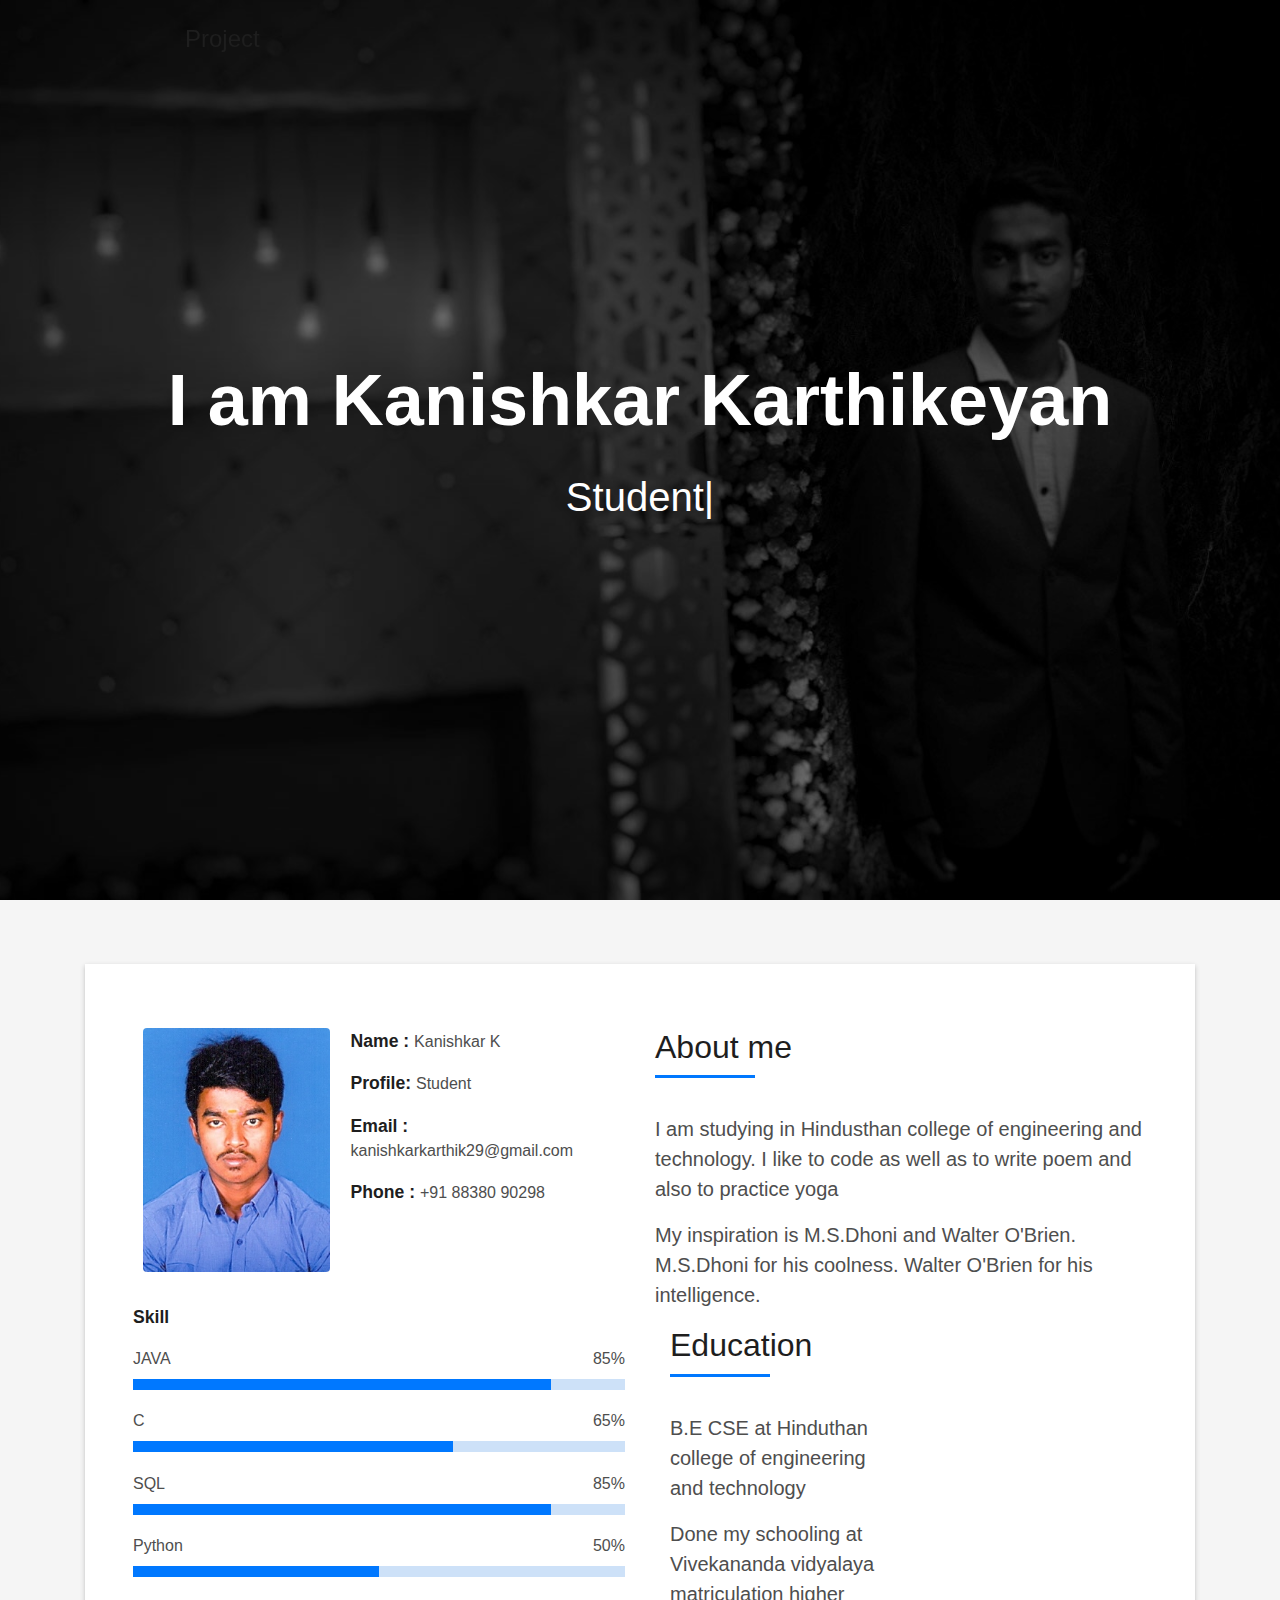
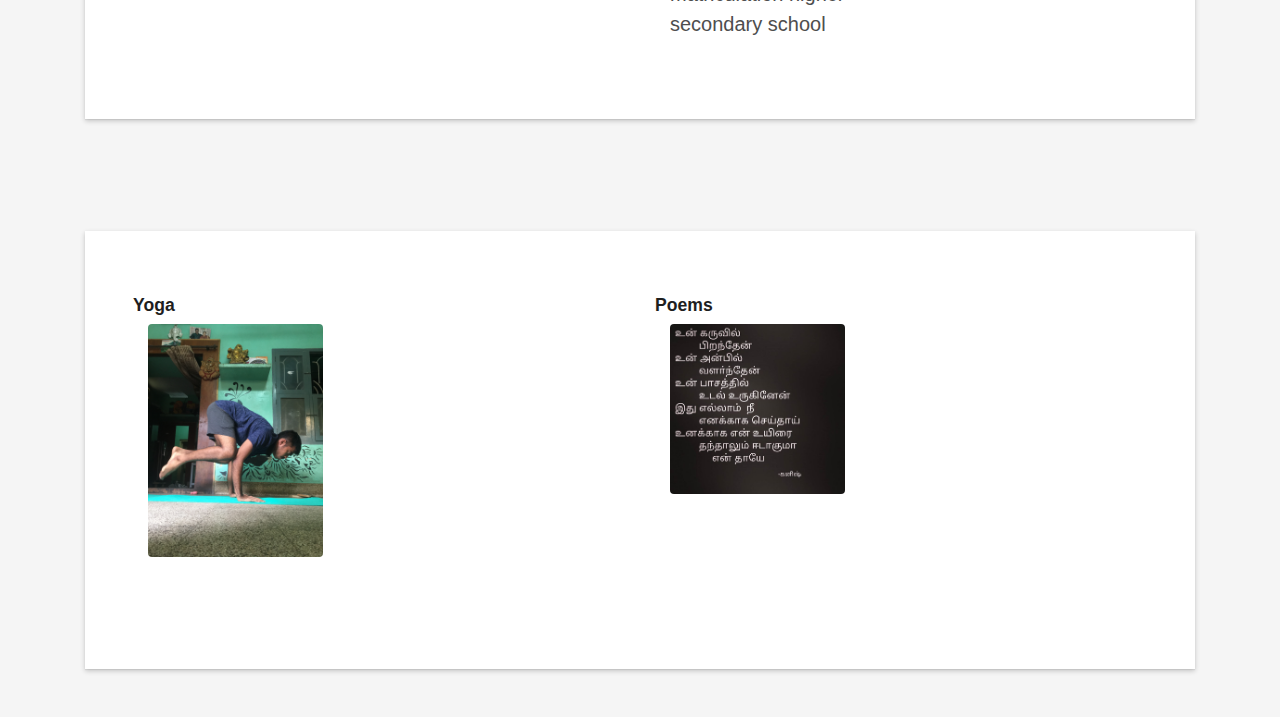
==== index.html @ f406725d "Update index.html" ====
<!DOCTYPE html>
<html lang="en">
<head>
  <meta charset="utf-8">
  <title>Kanishkar's Career portfolio</title>
	<link rel="icon" href="img/kanishlogo.png" type="image type">
  <meta content="width=device-width, initial-scale=1.0" name="viewport">
  <meta content="" name="keywords">
  <meta content="" name="description">

  <!-- Bootstrap CSS File -->
  <link href="lib/bootstrap/css/bootstrap.min.css" rel="stylesheet">

  <!-- Libraries CSS Files -->
  <link href="lib/font-awesome/css/font-awesome.min.css" rel="stylesheet">
  <link href="lib/animate/animate.min.css" rel="stylesheet">
  <link href="lib/ionicons/css/ionicons.min.css" rel="stylesheet">
  <link href="lib/owlcarousel/assets/owl.carousel.min.css" rel="stylesheet">
  <link href="lib/lightbox/css/lightbox.min.css" rel="stylesheet">

  <!-- Main Stylesheet File -->
  <link href="css/style.css" rel="stylesheet">
</head>

<body id="page-top">

  <!--/ Nav Star /-->
  <nav class="navbar navbar-b navbar-trans navbar-expand-md fixed-top" id="mainNav">
    <div class="container">
	     <img src="img/kanishlogo.png"  alt="" width="100" length="70">
	    <h4 style="color: #FFFFFF"><a href="miniproject/projectplanttemperature/projectplanttemperature.ino">Project</a></h4>
      <div class="navbar-collapse collapse justify-content-end" id="navbarDefault">
      </div>
    </div>
  </nav>
  <!--/ Nav End /-->

  <!--/ Intro /-->
  <div id="home" class="intro route bg-image" style="background-image: url(img/intro-bg.JPG)">
    <div class="overlay-itro"></div>
    <div class="intro-content display-table">
      <div class="table-cell">
        <div class="container">
          <h1 class="intro-title mb-4">I am Kanishkar Karthikeyan</h1>
          <p class="intro-subtitle"><span class="text-slider-items">Student,Future programmer</span><strong class="text-slider"></strong></p>
        </div>
      </div>
    </div>
  </div>
  <!--/ Intro /-->

  <section id="about" class="about-mf sect-pt4 route">
    <div class="container">
      <div class="row">
        <div class="col-sm-12">
          <div class="box-shadow-full">
            <div class="row">
              <div class="col-md-6">
                <div class="row">
                  <div class="col-sm-6 col-md-5">
                    <div class="about-img">
                      <img src="img/testimonial-2.jpg" class="img-fluid rounded b-shadow-a" alt="">
                    </div>
                  </div>
                  <div class="col-sm-6 col-md-7">
                    <div class="about-info">
                      <p><span class="title-s">Name   : </span> <span>Kanishkar K</span></p>
                      <p><span class="title-s">Profile: </span> <span>Student</span></p>
                      <p><span class="title-s">Email  : </span> <span>kanishkarkarthik29@gmail.com</span></p>
                      <p><span class="title-s">Phone  : </span> <span>+91 88380 90298</span></p>
                    </div>
                  </div>
                </div>
                <div class="skill-mf">
                  <p class="title-s">Skill</p>
                  <span>JAVA</span> <span class="pull-right">85%</span>
                  <div class="progress">
                    <div class="progress-bar" role="progressbar" style="width: 85%;" aria-valuenow="85" aria-valuemin="0"
                      aria-valuemax="100"></div>
                  </div>
                  <span>C</span> <span class="pull-right">65%</span>
                  <div class="progress">
                    <div class="progress-bar" role="progressbar" style="width: 65%" aria-valuenow="65" aria-valuemin="0"
                      aria-valuemax="100"></div>
                  </div>
                  <span>SQL</span> <span class="pull-right">85%</span>
                  <div class="progress">
                    <div class="progress-bar" role="progressbar" style="width: 85%" aria-valuenow="85" aria-valuemin="0"
                      aria-valuemax="100"></div>
                  </div>
                  <span>Python</span> <span class="pull-right">50%</span>
                  <div class="progress">
                    <div class="progress-bar" role="progressbar" style="width: 50%" aria-valuenow="50" aria-valuemin="0"
                      aria-valuemax="100"></div>
                  </div>
                </div>
              </div>
              <div class="col-md-6">
                <div class="about-me pt-4 pt-md-0">
                  <div class="title-box-2">
                    <h5 class="title-left">
                      About me
                    </h5>
                  </div>
                  <p class="lead">
                    I am studying in Hindusthan college of engineering and technology. 
		    I like to code as well as to write poem and also to practice yoga 
                  </p>
                  <p class="lead">
                    My inspiration is M.S.Dhoni and Walter O'Brien. M.S.Dhoni for his coolness. Walter O'Brien for his intelligence.
                  </p>
                </div>
		<div class="col-md-6">
                <div class="about-me pt-4 pt-md-0">
                  <div class="title-box-2">
                    <h5 class="title-left">
                      Education
                    </h5>
                  </div>
                  <p class="lead">
                    B.E CSE
                    at Hinduthan college of engineering and technology
                  </p>
                  <p class="lead">
                    Done my schooling at Vivekananda vidyalaya matriculation higher secondary school
                  </p>
                </div>
              </div>
            </div>
          </div>
        </div>
      </div>
    </div>
  </section>
  <section id="about" class="about-mf sect-pt4 route">
    <div class="container">
      <div class="row">
        <div class="col-sm-12">
          <div class="box-shadow-full">
            <div class="row">
              <div class="col-md-6">
				<div class="title-box-2">
                  <h5 class="title-s">Yoga</h5>
					<div class="col-sm-6 col-md-5">
                    <div class="Yoga">
                      <img src="img/yoga.jpg" class="img-fluid rounded b-shadow-a" alt="">
                    </div>
                  </div>
                </div>
              </div>
		<div class="col-md-6">
			<div class="title-box-2">
                <h5 class="title-s">Poems</h5>
					<div class="col-sm-6 col-md-5">
                    <div class="Poems">
                      <img src="img/poem.jpg" class="img-fluid rounded b-shadow-a" alt="">
                    </div>
                  </div>
                </div>
              </div>
            </div>
          </div>
        </div>
      </div>
    </div>
  </section>


  <a href="#" class="back-to-top"><i class="fa fa-chevron-up"></i></a>
  <div id="preloader"></div>
  <script src="lib/jquery/jquery.min.js"></script>
  <script src="lib/jquery/jquery-migrate.min.js"></script>
  <script src="lib/popper/popper.min.js"></script>
  <script src="lib/bootstrap/js/bootstrap.min.js"></script>
  <script src="lib/easing/easing.min.js"></script>
  <script src="lib/counterup/jquery.waypoints.min.js"></script>
  <script src="lib/counterup/jquery.counterup.js"></script>
  <script src="lib/owlcarousel/owl.carousel.min.js"></script>
  <script src="lib/lightbox/js/lightbox.min.js"></script>
  <script src="lib/typed/typed.min.js"></script>

  <!-- Template Main Javascript File -->
  <script src="js/main.js"></script>

</body>
</html>
---- css/style.css ----
/*
  Theme Name: DevFolio
  Theme URL: https://bootstrapmade.com/devfolio-bootstrap-portfolio-html-template/
  Author: BootstrapMade.com
  License: https://bootstrapmade.com/license/
*/

/*======================================
//--//-->   STYLES GENERALES
======================================*/

body {
  background-color: #f5f5f5;
  color: #4e4e4e;
}

h1,
h2,
h3,
h4,
h5,
h6 {
  color: #1e1e1e;
}

a {
  color: #1e1e1e;
  transition: all 0.5s ease-in-out;
}

a:hover {
  color: #0078ff;
  text-decoration: none;
  transition: all 0.5s ease-in-out;
}

.p-r {
  position: relative;
}

.color-a {
  color: #0078ff;
}

.color-d {
  color: #f5f5f5;
}

.color-text-a {
  color: #4e4e4e;
}

.box-shadow,
.paralax-mf,
.service-box,
.work-box,
.card-blog {
  box-shadow: 0 13px 8px -10px rgba(0, 0, 0, 0.1);
}

.box-shadow-a,
.button:hover {
  box-shadow: 0 0 0 4px #cde1f8;
}

.display-5 {
  font-size: 2.5rem;
  font-weight: 300;
  line-height: 1.1;
}

.display-6 {
  font-size: 2rem;
  font-weight: 300;
  line-height: 1.1;
}

.avatar {
  width: 32px;
  height: 32px;
  margin-right: 4px;
  overflow: hidden;
}

.bg-image {
  background-repeat: no-repeat;
  background-attachment: fixed;
  background-size: cover;
  background-position: center center;
}

.overlay-mf {
  background-color: #0078ff;
}

.overlay-mf {
  position: absolute;
  top: 0;
  left: 0px;
  padding: 0;
  height: 100%;
  width: 100%;
  opacity: .7;
}

.paralax-mf {
  position: relative;
  padding: 8rem 0;
}

.display-table {
  width: 100%;
  height: 100%;
  display: table;
}

.table-cell {
  display: table-cell;
  vertical-align: middle;
}

/*--/ Sections /--*/

.sect-4 {
  padding: 4rem 0;
}

.sect-pt4 {
  padding-top: 4rem;
}

.sect-mt4 {
  margin-top: 4rem;
}

/*--/ Title s /--*/

.title-s {
  font-weight: 600;
  color: #1e1e1e;
  font-size: 1.1rem;
}

/*--/ Title A /--*/

.title-box {
  margin-bottom: 4rem;
}

.title-a {
  font-size: 3rem;
  font-weight: bold;
  text-transform: uppercase;
}

.subtitle-a {
  color: #4e4e4e;
}

.line-mf {
  width: 40px;
  height: 5px;
  background-color: #0078ff;
  margin: 0 auto;
}

/*--/ Title Left /--*/

.title-box-2 {
  margin-bottom: 3rem;
}

.title-left {
  font-size: 2rem;
  position: relative;
}

.title-left:before {
  content: '';
  position: absolute;
  height: 3px;
  background-color: #0078ff;
  width: 100px;
  bottom: -12px;
}

/*------/ Box /------*/

.box-pl2 {
  padding-left: 2rem;
}

.box-shadow-full {
  padding: 3rem 1.25rem;
  position: relative;
  background-color: #fff;
  margin-bottom: 3rem;
  z-index: 2;
  box-shadow: 0 1px 1px 0 rgba(0, 0, 0, 0.06), 0 2px 5px 0 rgba(0, 0, 0, 0.2);
}

/*------/ Socials /------*/

.socials {
  padding: 1.5rem 0;
}

.socials ul li {
  display: inline-block;
}

.socials .ico-circle {
  height: 40px;
  width: 40px;
  font-size: 1.7rem;
  border-radius: 50%;
  line-height: 1.4;
  margin: 0 15px 0 0;
  box-shadow: 0 0 0 3px #0078ff;
  transition: all 500ms ease;
}

.socials .ico-circle:hover {
  background-color: #0078ff;
  color: #fff;
  box-shadow: 0 0 0 3px #cde1f8;
  transition: all 500ms ease;
}

/*------/ Ul resect /------*/

.ul-resect,
.socials ul,
.list-ico,
.blog-wrapper .post-meta ul,
.box-comments .list-comments,
.widget-sidebar .list-sidebar,
.widget-tags ul {
  list-style: none;
  padding-left: 0;
  margin-bottom: 0;
}

.list-ico {
  line-height: 2;
}

.list-ico span {
  color: #0078ff;
  margin-right: 10px;
}

/*------/ Ico Circle /------*/

.ico-circle {
  height: 100px;
  width: 100px;
  font-size: 2rem;
  border-radius: 50%;
  line-height: 1.55;
  margin: 0 auto;
  text-align: center;
  box-shadow: 0 0 0 10px #0078ff;
  display: block;
}

/*------/ Owl Carousel /------*/

.owl-theme .owl-dots {
  text-align: center;
  margin-top: 18px;
}

.owl-theme .owl-dots .owl-dot {
  display: inline-block;
}

.owl-theme .owl-dots .owl-dot span {
  width: 18px;
  height: 7px;
  margin: 5px 5px;
  background: #cde1f8;
  border: 0px solid #cde1f8;
  display: block;
  transition: all 0.6s ease-in-out;
  cursor: pointer;
}

.owl-theme .owl-dots .owl-dot:hover span {
  background-color: #cde1f8;
}

.owl-theme .owl-dots .owl-dot.active span {
  background-color: #1B1B1B;
  width: 25px;
}

/*--/ Scrolltop s /--*/

.scrolltop-mf {
  position: relative;
  display: none;
}

.scrolltop-mf span {
  z-index: 999;
  position: fixed;
  width: 42px;
  height: 42px;
  background-color: #0078ff;
  opacity: .7;
  font-size: 1.6rem;
  line-height: 1.5;
  text-align: center;
  color: #fff;
  top: auto;
  left: auto;
  right: 30px;
  bottom: 50px;
  cursor: pointer;
  border-radius: 50%;
}

/* Back to top button */

.back-to-top {
  position: fixed;
  display: none;
  background: #0078ff;
  color: #fff;
  width: 44px;
  height: 44px;
  text-align: center;
  line-height: 1;
  font-size: 16px;
  border-radius: 50%;
  right: 15px;
  bottom: 15px;
  transition: background 0.5s;
  z-index: 11;
}

.back-to-top i {
  padding-top: 12px;
  color: #fff;
}

/* Prelaoder */

#preloader {
  position: fixed;
  top: 0;
  left: 0;
  right: 0;
  bottom: 0;
  z-index: 9999;
  overflow: hidden;
  background: #fff;
}

#preloader:before {
  content: "";
  position: fixed;
  top: calc(50% - 30px);
  left: calc(50% - 30px);
  border: 6px solid #f2f2f2;
  border-top: 6px solid #0078ff;
  border-radius: 50%;
  width: 60px;
  height: 60px;
  -webkit-animation: animate-preloader 1s linear infinite;
  animation: animate-preloader 1s linear infinite;
}

@-webkit-keyframes animate-preloader {
  0% {
    -webkit-transform: rotate(0deg);
    transform: rotate(0deg);
  }

  100% {
    -webkit-transform: rotate(360deg);
    transform: rotate(360deg);
  }
}

@keyframes animate-preloader {
  0% {
    -webkit-transform: rotate(0deg);
    transform: rotate(0deg);
  }

  100% {
    -webkit-transform: rotate(360deg);
    transform: rotate(360deg);
  }
}

/*======================================
//--//-->   NAVBAR
======================================*/

.navbar-b {
  transition: all .5s ease-in-out;
  background-color: transparent;
  padding-top: 1.563rem;
  padding-bottom: 1.563rem;
}

.navbar-b.navbar-reduce {
  box-shadow: 0px 6px 9px 0px rgba(0, 0, 0, 0.06);
}

.navbar-b.navbar-trans .nav-item,
.navbar-b.navbar-reduce .nav-item {
  position: relative;
  padding-right: 10px;
  padding-left: 0;
}

.navbar-b.navbar-trans .nav-link,
.navbar-b.navbar-reduce .nav-link {
  color: #fff;
  text-transform: uppercase;
  font-weight: 600;
}

.navbar-b.navbar-trans .nav-link:before,
.navbar-b.navbar-reduce .nav-link:before {
  content: '';
  position: absolute;
  margin-left: 0px;
  width: 0%;
  bottom: 0;
  left: 0;
  height: 2px;
  transition: all 500ms ease;
}

.navbar-b.navbar-trans .nav-link:hover,
.navbar-b.navbar-reduce .nav-link:hover {
  color: #1B1B1B;
}

.navbar-b.navbar-trans .nav-link:hover:before,
.navbar-b.navbar-reduce .nav-link:hover:before {
  width: 35px;
}

.navbar-b.navbar-trans .show > .nav-link:before,
.navbar-b.navbar-trans .active > .nav-link:before,
.navbar-b.navbar-trans .nav-link.show:before,
.navbar-b.navbar-trans .nav-link.active:before,
.navbar-b.navbar-reduce .show > .nav-link:before,
.navbar-b.navbar-reduce .active > .nav-link:before,
.navbar-b.navbar-reduce .nav-link.show:before,
.navbar-b.navbar-reduce .nav-link.active:before {
  width: 35px;
}

.navbar-b.navbar-trans .nav-link:before {
  background-color: #fff;
}

.navbar-b.navbar-trans .nav-link:hover {
  color: #fff;
}

.navbar-b.navbar-trans .show > .nav-link,
.navbar-b.navbar-trans .active > .nav-link,
.navbar-b.navbar-trans .nav-link.show,
.navbar-b.navbar-trans .nav-link.active {
  color: #fff;
}

.navbar-b.navbar-reduce {
  transition: all .5s ease-in-out;
  background-color: #fff;
  padding-top: 15px;
  padding-bottom: 15px;
}

.navbar-b.navbar-reduce .nav-link {
  color: #0078ff;
}

.navbar-b.navbar-reduce .nav-link:before {
  background-color: #0078ff;
}

.navbar-b.navbar-reduce .nav-link:hover {
  color: #0078ff;
}

.navbar-b.navbar-reduce .show > .nav-link,
.navbar-b.navbar-reduce .active > .nav-link,
.navbar-b.navbar-reduce .nav-link.show,
.navbar-b.navbar-reduce .nav-link.active {
  color: #0078ff;
}

.navbar-b.navbar-reduce .navbar-brand {
  color: #0078ff;
}

.navbar-b.navbar-reduce .navbar-toggler span {
  background-color: #1B1B1B;
}

.navbar-b .navbar-brand {
  color: #fff;
  font-size: 1.6rem;
  font-weight: 600;
}

.navbar-b .navbar-nav .dropdown-item.show .dropdown-menu,
.navbar-b .dropdown.show .dropdown-menu,
.navbar-b .dropdown-btn.show .dropdown-menu {
  -webkit-transform: translate3d(0px, 0px, 0px);
  transform: translate3d(0px, 0px, 0px);
  visibility: visible !important;
}

.navbar-b .dropdown-menu {
  margin: 1.12rem 0 0;
  border-radius: 0;
}

.navbar-b .dropdown-menu .dropdown-item {
  padding: .7rem 1.7rem;
  transition: all 500ms ease;
}

.navbar-b .dropdown-menu .dropdown-item:hover {
  background-color: #0078ff;
  color: #fff;
  transition: all 500ms ease;
}

.navbar-b .dropdown-menu .dropdown-item.active {
  background-color: #0078ff;
}

/*--/ Hamburger Navbar /--*/

.navbar-toggler {
  position: relative;
}

.navbar-toggler:focus,
.navbar-toggler:active {
  outline: 0;
}

.navbar-toggler span {
  display: block;
  background-color: #fff;
  height: 3px;
  width: 25px;
  margin-top: 4px;
  margin-bottom: 4px;
  -webkit-transform: rotate(0deg);
  transform: rotate(0deg);
  left: 0;
  opacity: 1;
}

.navbar-toggler span:nth-child(1),
.navbar-toggler span:nth-child(3) {
  transition: -webkit-transform .35s ease-in-out;
  transition: transform .35s ease-in-out;
  transition: transform .35s ease-in-out, -webkit-transform .35s ease-in-out;
}

.navbar-toggler:not(.collapsed) span:nth-child(1) {
  position: absolute;
  left: 12px;
  top: 10px;
  -webkit-transform: rotate(135deg);
  transform: rotate(135deg);
  opacity: 0.9;
}

.navbar-toggler:not(.collapsed) span:nth-child(2) {
  height: 12px;
  visibility: hidden;
  background-color: transparent;
}

.navbar-toggler:not(.collapsed) span:nth-child(3) {
  position: absolute;
  left: 12px;
  top: 10px;
  -webkit-transform: rotate(-135deg);
  transform: rotate(-135deg);
  opacity: 0.9;
}

/*======================================
//--//-->   INTRO
======================================*/

.intro {
  height: 100vh;
  position: relative;
  color: #fff;
}

.intro .intro-content {
  text-align: center;
  position: absolute;
}

.intro .overlay-itro {
  background-color: rgba(0, 0, 0, 0.6);
  position: absolute;
  top: 0;
  left: 0px;
  padding: 0;
  height: 100%;
  width: 100%;
  opacity: .9;
}

.intro .intro-title {
  color: #fff;
  font-weight: 600;
  font-size: 3rem;
}

.intro .intro-subtitle {
  font-size: 1.5rem;
  font-weight: 300;
}

.intro .text-slider-items {
  display: none;
}

.intro-single {
  height: 350px;
}

.intro-single .intro-content {
  margin-top: 30px;
}

.intro-single .intro-title {
  text-transform: uppercase;
  font-size: 3rem;
}

.intro-single .breadcrumb {
  background-color: transparent;
  color: #0078ff;
}

.intro-single .breadcrumb .breadcrumb-item:before {
  color: #cde1f8;
}

.intro-single .breadcrumb .breadcrumb-item.active {
  color: #cde1f8;
}

.intro-single .breadcrumb a {
  color: #fff;
}

/*======================================
//--//-->   ABOUT
======================================*/

.about-mf .box-shadow-full {
  padding-top: 4rem;
  padding-bottom: 4rem;
}

.about-mf .about-img {
  margin-bottom: 2rem;
}

.about-mf .about-img img {
  margin-left: 10px;
}

.skill-mf span {
  color: #4e4e4e;
}

.skill-mf .progress {
  background-color: #cde1f8;
  margin: .5rem 0 1.2rem 0;
  border-radius: 0;
  height: .7rem;
}

.skill-mf .progress .progress-bar {
  height: .7rem;
  background-color: #0078ff;
}

/*======================================
//--//-->   SERVICES
======================================*/

.service-box {
  background-color: #fff;
  padding: 2.5rem 1.3rem;
  border-radius: 1rem;
  margin-bottom: 3rem;
}

.service-box:hover .ico-circle {
  transition: all 500ms ease;
  color: #fff;
  background-color: #0078ff;
  box-shadow: 0 0 0 10px #cde1f8;
}

.service-box .service-ico {
  margin-bottom: 1rem;
  color: #1e1e1e;
}

.service-box .ico-circle {
  transition: all 500ms ease;
  font-size: 4rem;
}

.service-box .s-title {
  font-size: 1.4rem;
  text-transform: uppercase;
  text-align: center;
  padding: .4rem 0;
}

.service-box .s-description {
  color: #4e4e4e;
}

/*======================================
//--//-->   COUNTER
======================================*/

.counter-box {
  color: #fff;
  text-align: center;
}

.counter-ico {
  margin-bottom: 1rem;
}

.counter-ico .ico-circle {
  height: 60px;
  width: 60px;
  line-height: 1.8;
  box-shadow: 0 0 0 10px #cde1f8;
}

.counter-num .counter {
  font-size: 2rem;
  margin-bottom: 0;
}

/*======================================
//--//-->   PORTFOLIO
======================================*/

.work-box {
  margin-bottom: 3rem;
  -webkit-backface-visibility: hidden;
  backface-visibility: hidden;
  background-color: #fff;
}

.work-box:hover img {
  -webkit-transform: scale(1.3);
  transform: scale(1.3);
}

.work-img {
  display: block;
  overflow: hidden;
}

.work-img img {
  transition: all 1s;
}

.work-content {
  padding: 2rem 3% 1rem 4%;
}

.work-content .w-more {
  color: #4e4e4e;
  font-size: .8rem;
}

.work-content .w-more .w-ctegory {
  color: #0078ff;
}

.work-content .w-like {
  font-size: 2.5rem;
  color: #0078ff;
  float: right;
}

.work-content .w-like a {
  color: #0078ff;
}

.work-content .w-like .num-like {
  font-size: .7rem;
}

.w-title {
  font-size: 1.2rem;
}

/*======================================
//--//-->   TESTIMONIALS
======================================*/

.testimonials .owl-carousel .owl-item img {
  width: auto;
}

.testimonial-box {
  color: #fff;
  text-align: center;
}

.testimonial-box .author-test {
  margin-top: 1rem;
}

.testimonial-box .author-test img {
  margin: 0 auto;
}

.testimonial-box .author {
  color: #fff;
  text-transform: uppercase;
  font-weight: 600;
  margin: 1rem 0;
  display: block;
  font-size: 1.4rem;
}

.testimonial-box .comit {
  font-size: 2rem;
  color: #0078ff;
  background-color: #fff;
  width: 52px;
  height: 52px;
  display: block;
  margin: 0 auto;
  border-radius: 50%;
  line-height: 1.6;
}

/*======================================
//--//-->   BLOG
======================================*/

.card-blog .card-body {
  position: relative;
}

.card-blog .card-category-box {
  position: absolute;
  text-align: center;
  top: -16px;
  left: 15px;
  right: 15px;
  line-height: 25px;
  overflow: hidden;
}

.card-blog .card-category {
  display: inline-block;
  color: #fff;
  padding: 0 15px 5px;
  overflow: hidden;
  background-color: #0078ff;
  border-radius: 4px;
}

.card-blog .card-category .category {
  color: #fff;
  display: inline-block;
  text-transform: uppercase;
  font-size: .7rem;
  letter-spacing: .1px;
  margin-bottom: 0;
}

.card-blog .card-title {
  font-size: 1.3rem;
  margin-top: .6rem;
}

.card-blog .card-description {
  color: #4e4e4e;
}

.card-blog .post-author {
  display: inline-block;
}

.card-blog .post-date {
  color: #4e4e4e;
  display: inline-block;
  float: right;
}

/*======================================
//--//-->   BLOG-SINGLE
======================================*/

.post-box,
.form-comments,
.box-comments,
.widget-sidebar {
  padding: 2rem;
  background-color: #fff;
  margin-bottom: 3rem;
}

.blog-wrapper .article-title {
  font-size: 1.5rem;
}

.blog-wrapper .post-meta {
  margin: 1rem 0;
}

.blog-wrapper .post-meta ul {
  border-left: 4px solid #0078ff;
  margin-top: 1rem;
}

.blog-wrapper .post-meta ul li {
  display: inline-block;
  margin-left: 15px;
}

.blog-wrapper .post-meta ul a {
  color: #0078ff;
}

.blog-wrapper .post-meta ul span {
  color: #1e1e1e;
}

.blog-wrapper .blockquote {
  border-left: 4px solid #0078ff;
  padding: 18px;
  font-style: italic;
}

/*------/ Comments /------*/

.box-comments .list-comments li {
  padding-bottom: 40px;
}

.box-comments .list-comments .comment-avatar {
  display: table-cell;
  vertical-align: top;
}

.box-comments .list-comments .comment-avatar img {
  width: 80px;
  height: 80px;
}

.box-comments .list-comments .comment-author {
  font-size: 1.3rem;
}

.box-comments .list-comments .comment-details {
  display: table-cell;
  vertical-align: top;
  padding-left: 25px;
}

.box-comments .list-comments a {
  color: #0078ff;
}

.box-comments .list-comments span {
  color: #1e1e1e;
  font-style: italic;
}

.box-comments .comment-children {
  margin-left: 40px;
}

/*------/ Sidebar /------*/

.widget-sidebar .sidebar-title {
  font-size: 1.6rem;
  font-weight: 600;
  border-left: 5px solid #0078ff;
  padding-left: 15px;
  text-transform: uppercase;
  margin-bottom: 1.5rem;
}

.widget-sidebar .list-sidebar li {
  position: relative;
  padding: 6px 0 6px 24px;
}

.widget-sidebar .list-sidebar li:before {
  position: absolute;
  content: "";
  width: 10px;
  height: 1px;
  left: 0;
  background-color: #0078ff;
  top: 20px;
}

.sidebar-search input {
  background-color: #fff;
  border-radius: 0;
  transition: all 0.5s ease-in-out;
}

.sidebar-search .btn-search {
  background-color: #0078ff;
  border-color: #0078ff;
  border-radius: 0;
  padding-left: 20px;
  padding-right: 20px;
}

.widget-tags ul li {
  display: inline-block;
  background-color: #0078ff;
  padding: .2rem .6rem;
  margin-bottom: .5rem;
  border-radius: 15px;
}

.widget-tags ul li a {
  color: #fff;
}

/*======================================
//--//-->   CONTACT
======================================*/

.footer-paralax {
  padding: 4rem 0 0 0;
}

.contact-mf {
  margin-top: 4rem;
}

/*======================================
//--//-->   FOOTER
======================================*/

footer {
  text-align: center;
  color: #fff;
  padding-bottom: 4rem;
}

footer .copyright {
  margin-bottom: .3rem;
}

footer .credits {
  margin-bottom: 0;
}

footer .credits a {
  color: #fff;
}

/*======================================
//--//-->   CONtaCT FORM
======================================*/

#sendmessage {
  color: #0078ff;
  border: 1px solid #0078ff;
  display: none;
  text-align: center;
  padding: 15px;
  font-weight: 600;
  margin-bottom: 15px;
}

#errormessage {
  color: red;
  display: none;
  border: 1px solid red;
  text-align: center;
  padding: 15px;
  font-weight: 600;
  margin-bottom: 15px;
}

#sendmessage.show,
#errormessage.show,
.show {
  display: block;
}

.validation {
  color: red;
  display: none;
  margin: 0 0 20px;
  font-weight: 400;
  font-size: 13px;
}

/*======================================
//--//-->   BUTTON
======================================*/

.button {
  display: inline-block;
  padding: .3rem .6rem;
  text-align: center;
  vertical-align: middle;
  -webkit-user-select: none;
  -moz-user-select: none;
  -ms-user-select: none;
  user-select: none;
  font-size: 1rem;
  border-radius: .3rem;
  border: 1px solid transparent;
  transition: all 500ms ease;
  cursor: pointer;
}

.button:focus {
  outline: 0;
}

.button:hover {
  background-color: #0062d3;
  color: #fff;
  transition: all 500ms ease;
}

.button-a {
  background-color: #0078ff;
  color: #fff;
  border-color: #cde1f8;
}

.button-big {
  padding: .9rem 2.3rem;
  font-size: 1.2rem;
}

.button-rouded {
  border-radius: 5rem;
}

.btn-lg {
  padding: .5rem 1rem;
  font-size: 1.25rem;
  line-height: 1.5;
  border-radius: .3rem;
}

@media (min-width: 577px) {
  .counter-box {
    margin-bottom: 1.8rem;
  }
}

@media (min-width: 767px) {
  .about-mf .box-pl2 {
    margin-top: 3rem;
    padding-left: 0rem;
  }

  .card-blog {
    margin-bottom: 3rem;
  }

  .contact-mf .box-pl2 {
    margin-top: 3rem;
    padding-left: 0rem;
  }
}

@media (min-width: 768px) {
  .box-shadow-full {
    padding: 3rem;
  }

  .navbar-b.navbar-trans .nav-item,
  .navbar-b.navbar-reduce .nav-item {
    padding-left: 10px;
  }

  .navbar-b.navbar-trans .nav-link:before,
  .navbar-b.navbar-reduce .nav-link:before {
    margin-left: 18px;
  }

  .intro .intro-title {
    font-size: 4.5rem;
  }

  .intro .intro-subtitle {
    font-size: 2.5rem;
  }

  .intro-single .intro-title {
    font-size: 3.5rem;
  }

  .testimonial-box .description {
    padding: 0 5rem;
  }

  .post-box,
  .form-comments,
  .box-comments,
  .widget-sidebar {
    padding: 3rem;
  }

  .blog-wrapper .article-title {
    font-size: 1.9rem;
  }

  .box-comments .list-comments .comment-author {
    font-size: 1.5rem;
  }
}

@media (min-width: 992px) {
  .testimonial-box .description {
    padding: 0 8rem;
  }
}

@media (min-width: 1200px) {
  .testimonial-box .description {
    padding: 0 13rem;
  }
}

@media (max-width: 1024px) {
  .bg-image {
    background-attachment: scroll;
  }
}

@media (max-width: 768px) {
  .back-to-top {
    bottom: 15px;
  }
}
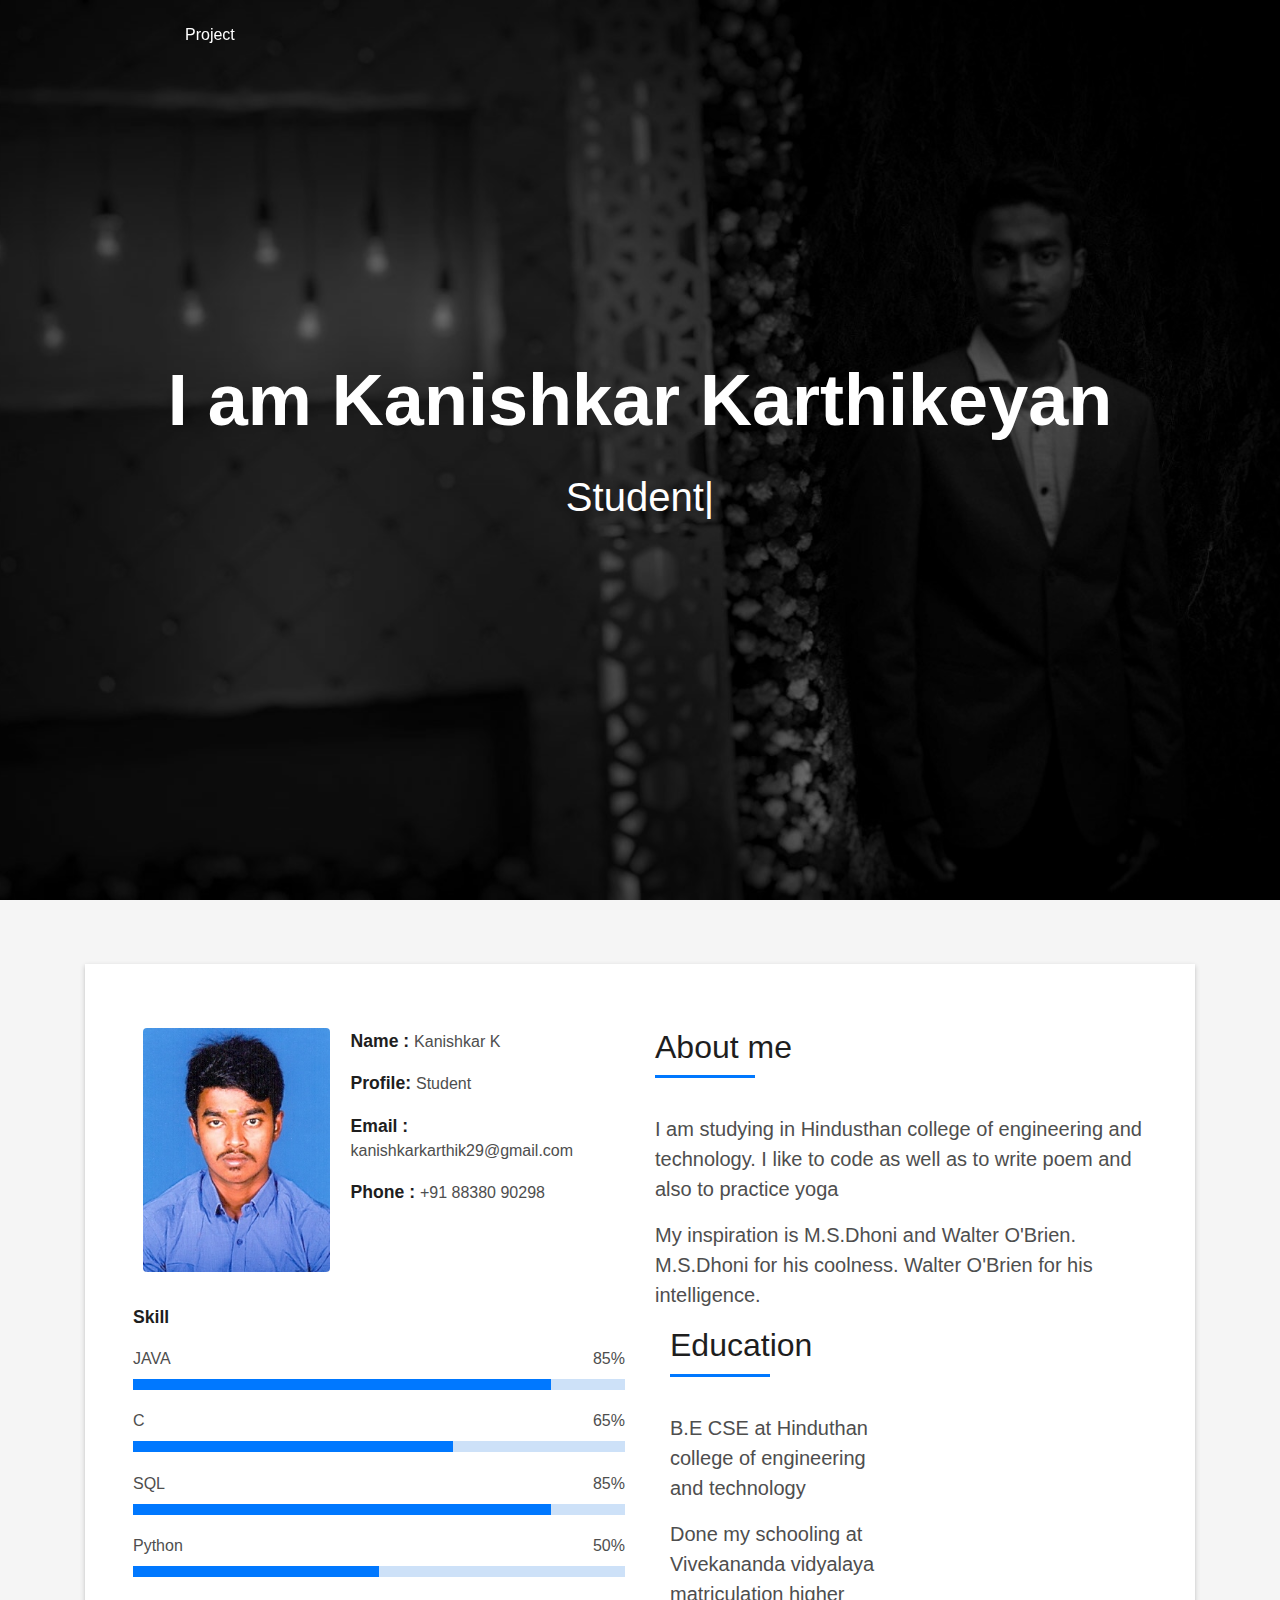
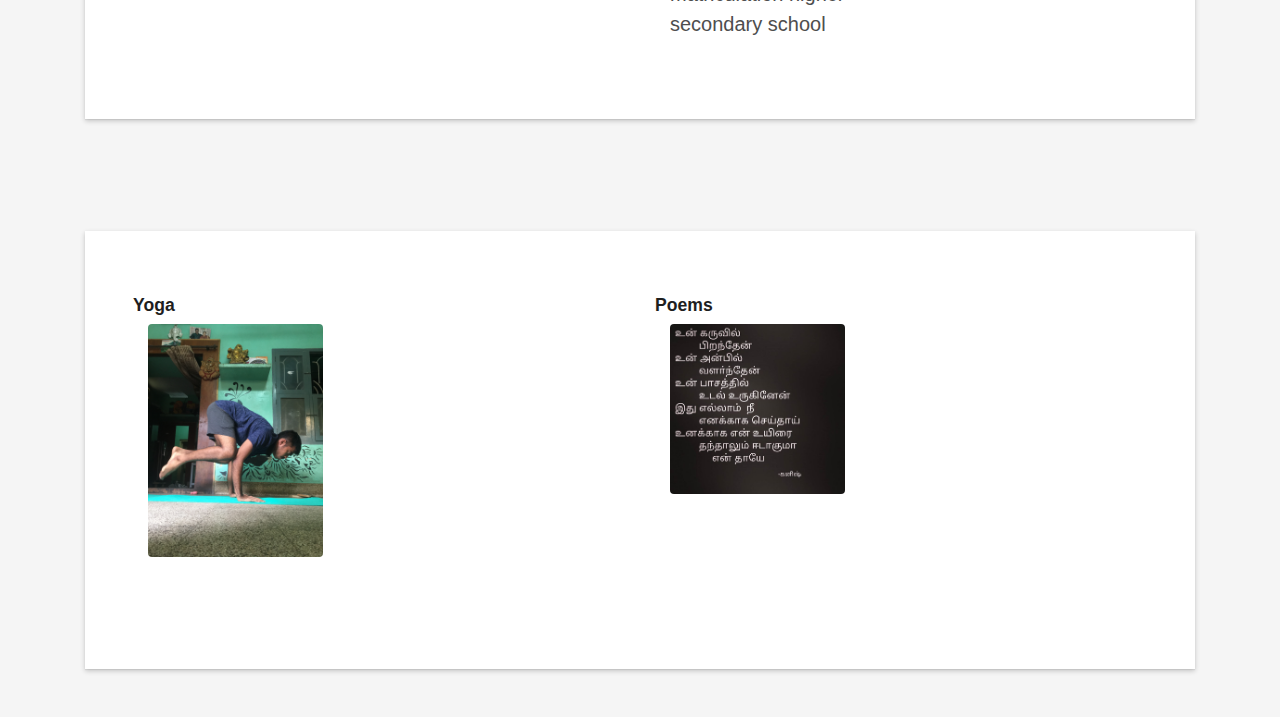
==== commit 3a118185: "Update index.html" ====
--- a/index.html
+++ b/index.html
@@ -28,7 +28,7 @@
   <nav class="navbar navbar-b navbar-trans navbar-expand-md fixed-top" id="mainNav">
     <div class="container">
 	     <img src="img/kanishlogo.png"  alt="" width="100" length="70">
-	    <h4 style="color: #FFFFFF"><a href="miniproject/projectplanttemperature/projectplanttemperature.ino">Project</a></h4>
+	    <h6><a href="https://github.com/kanishkar07/miniproject/blob/main/projectplanttemperature/projectplanttemperature.ino"style="color: #FFFFFF">  Project</a></h6>
       <div class="navbar-collapse collapse justify-content-end" id="navbarDefault">
       </div>
     </div>
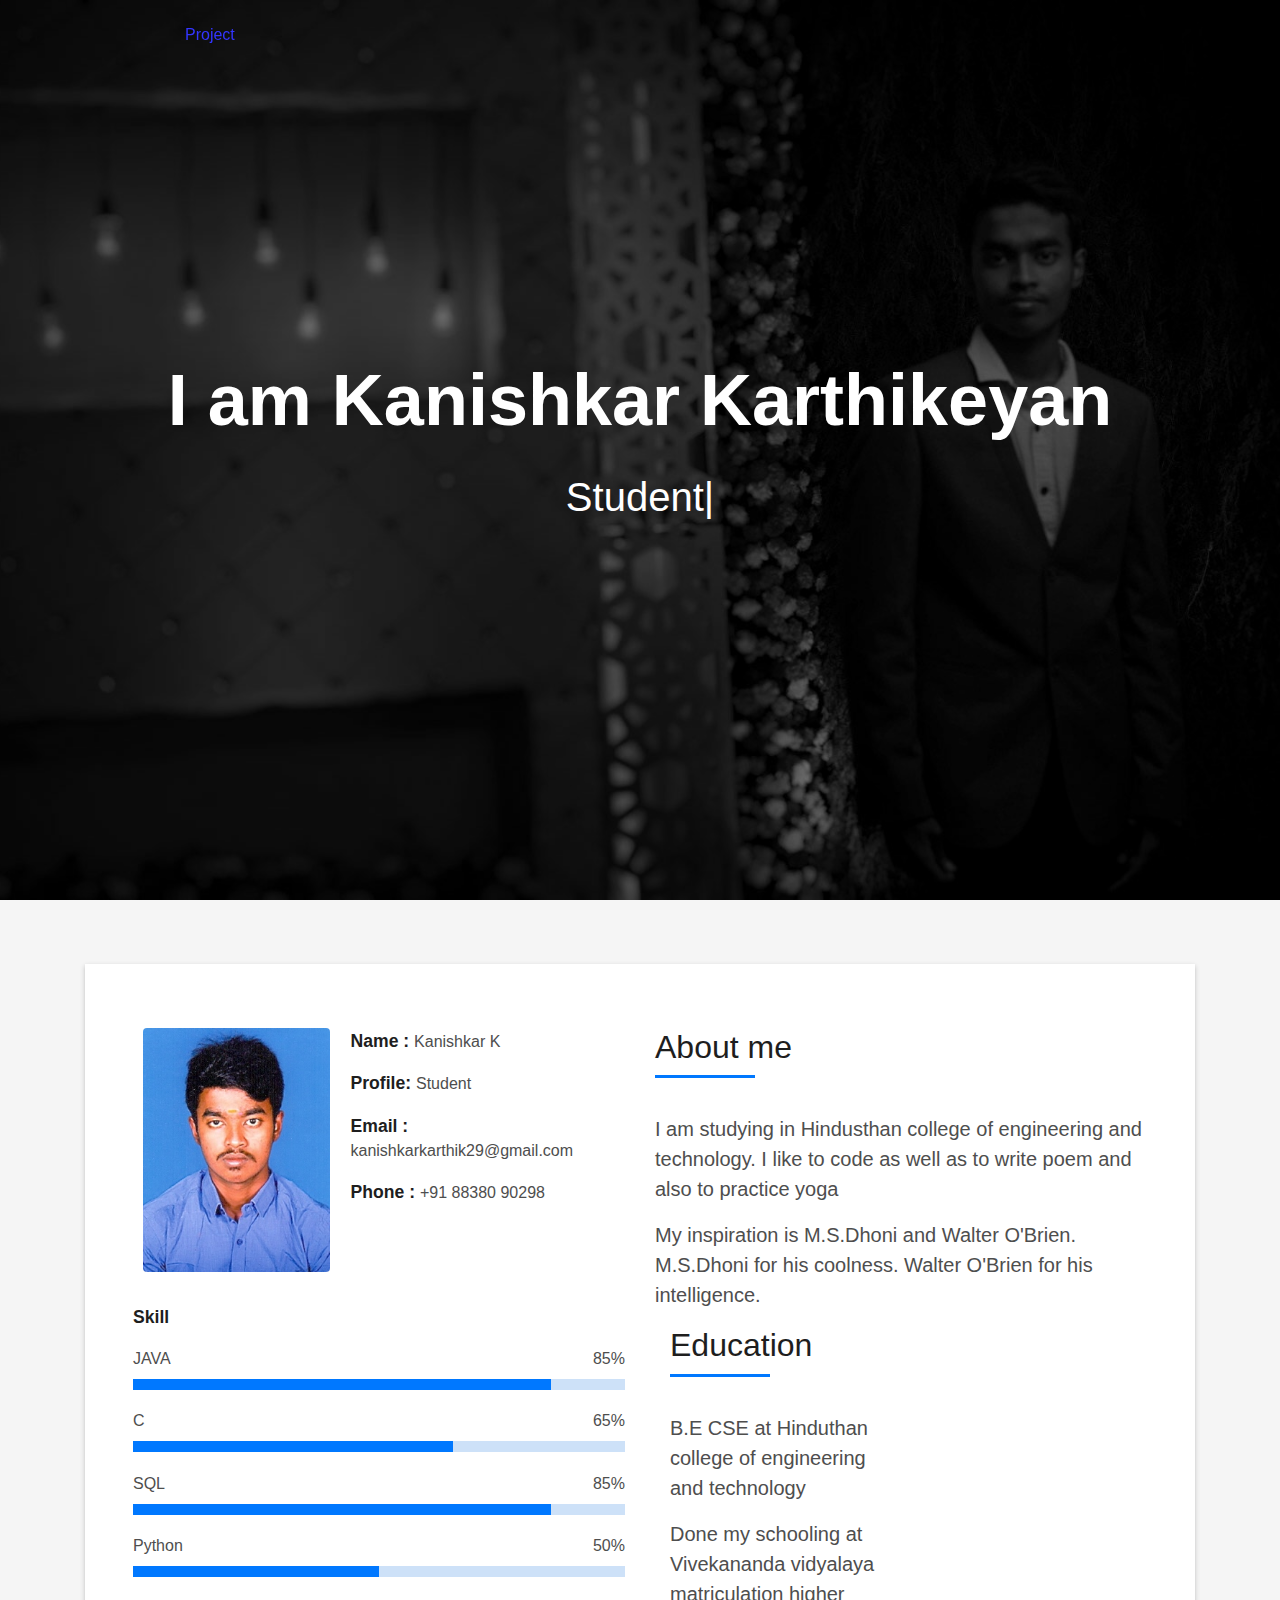
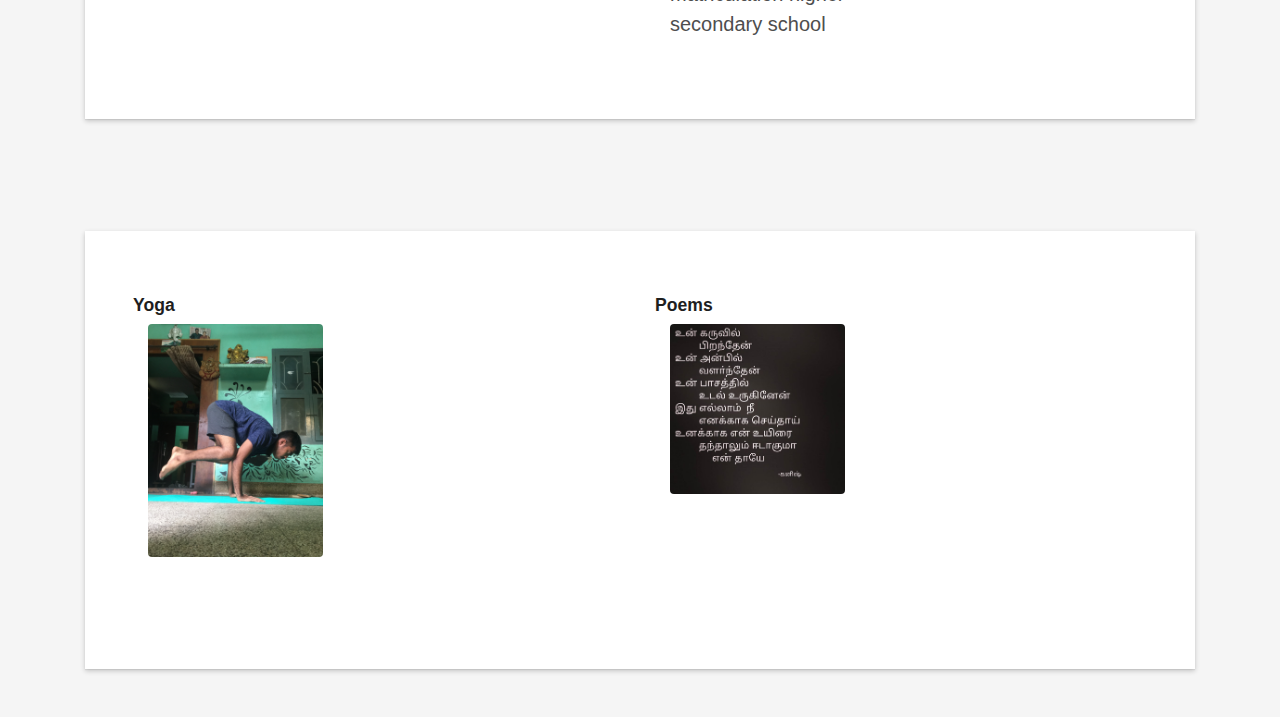
==== commit c054590b: "Update index.html" ====
--- a/index.html
+++ b/index.html
@@ -28,7 +28,7 @@
   <nav class="navbar navbar-b navbar-trans navbar-expand-md fixed-top" id="mainNav">
     <div class="container">
 	     <img src="img/kanishlogo.png"  alt="" width="100" length="70">
-	    <h6><a href="https://github.com/kanishkar07/miniproject/blob/main/projectplanttemperature/projectplanttemperature.ino"style="color: #FFFFFF">  Project</a></h6>
+	    <h6><a href="https://github.com/kanishkar07/miniproject/blob/main/projectplanttemperature/projectplanttemperature.ino"style="color:#3335FF">  Project</a></h6>
       <div class="navbar-collapse collapse justify-content-end" id="navbarDefault">
       </div>
     </div>
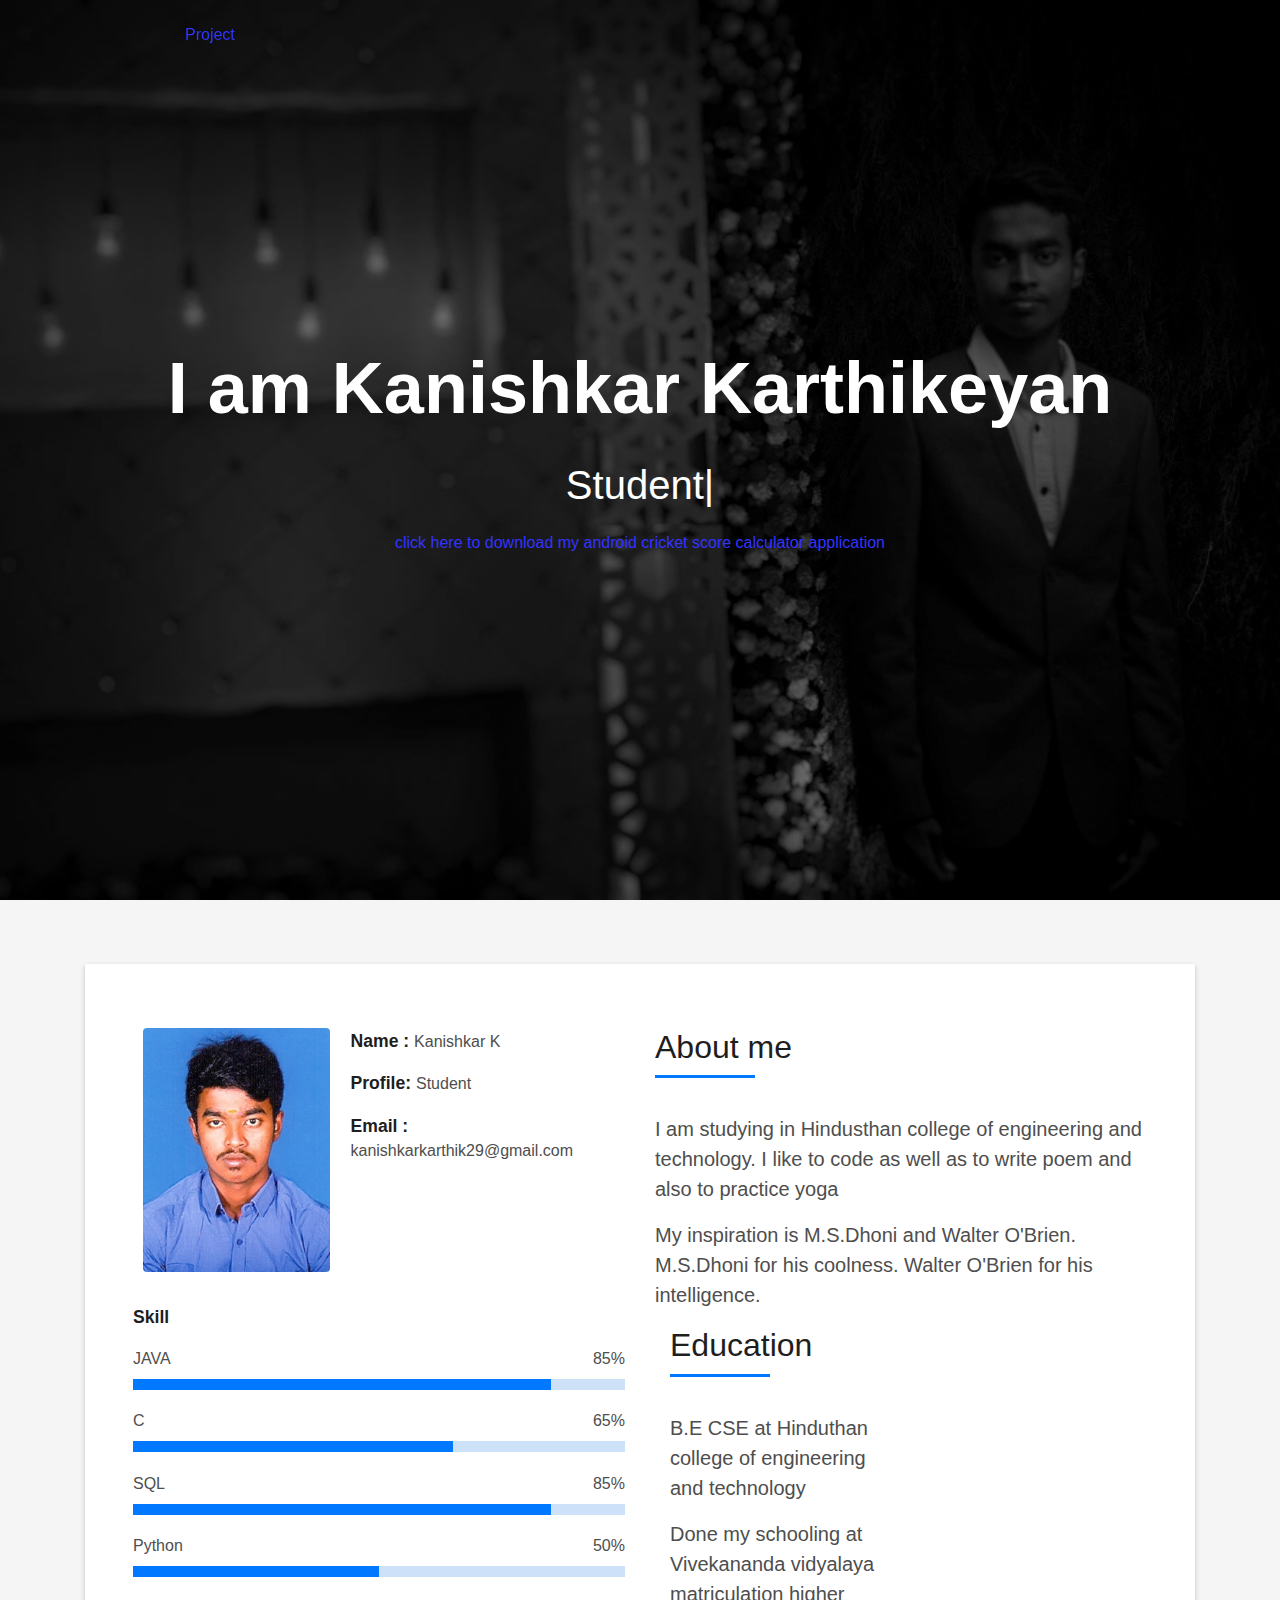
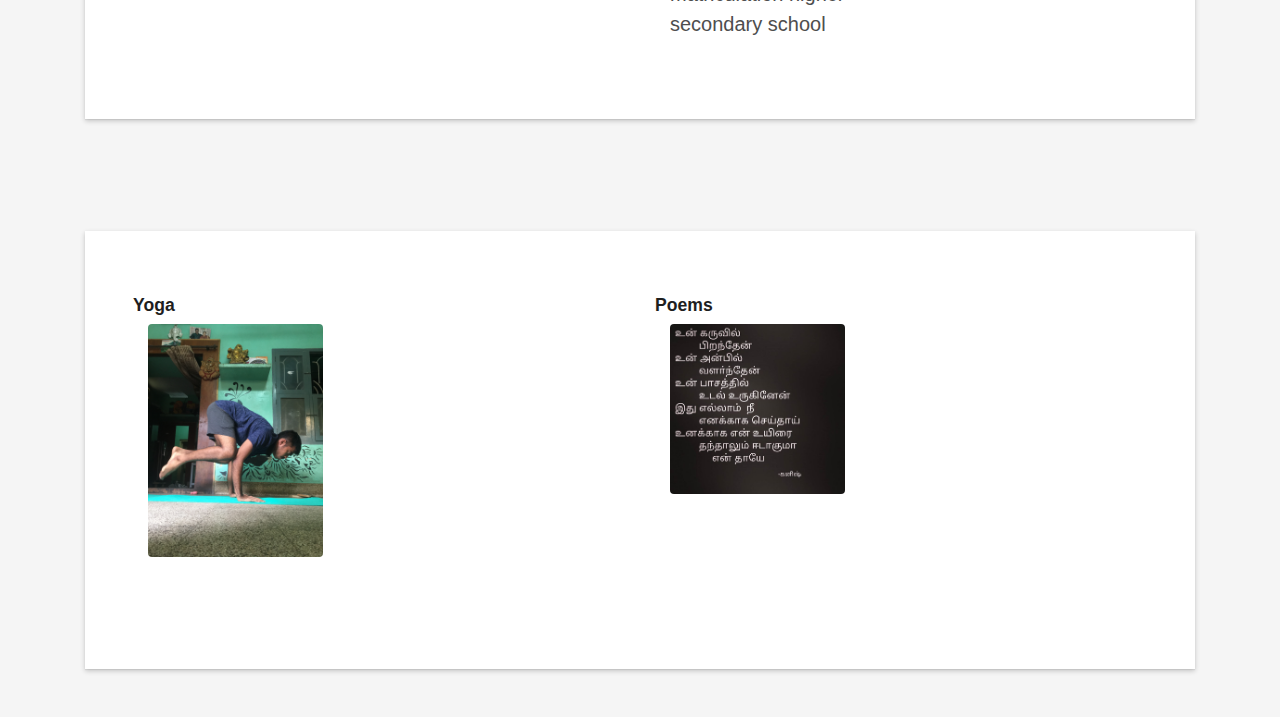
==== commit f065016b: "Update index.html" ====
--- a/index.html
+++ b/index.html
@@ -43,6 +43,9 @@
         <div class="container">
           <h1 class="intro-title mb-4">I am Kanishkar Karthikeyan</h1>
           <p class="intro-subtitle"><span class="text-slider-items">Student,Future programmer</span><strong class="text-slider"></strong></p>
+		<a href="downloadfile/Score Calculator.apk" download rel="noopener noreferrer" target="_blank" style="color:#3333ff;">
+			click here to download my android cricket score calculator application
+</a>
         </div>
       </div>
     </div>
@@ -67,7 +70,6 @@
                       <p><span class="title-s">Name   : </span> <span>Kanishkar K</span></p>
                       <p><span class="title-s">Profile: </span> <span>Student</span></p>
                       <p><span class="title-s">Email  : </span> <span>kanishkarkarthik29@gmail.com</span></p>
-                      <p><span class="title-s">Phone  : </span> <span>+91 88380 90298</span></p>
                     </div>
                   </div>
                 </div>
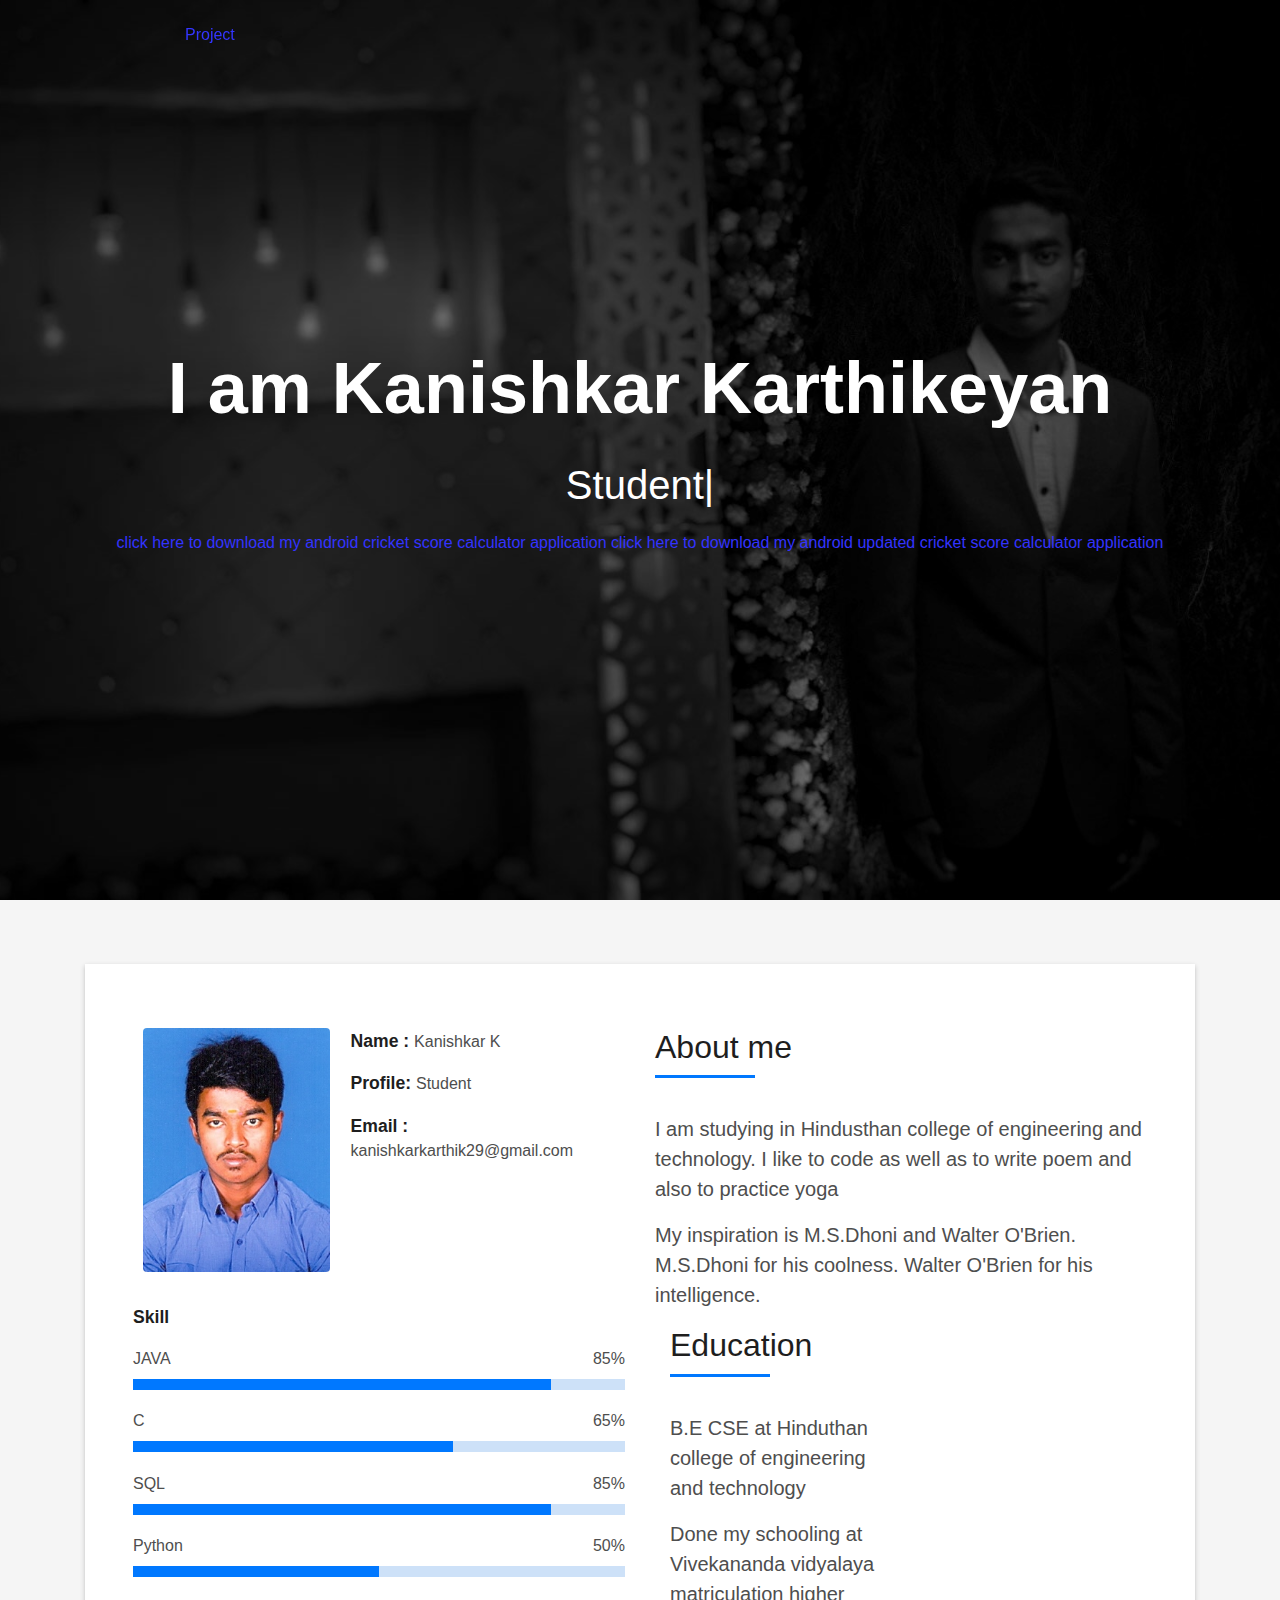
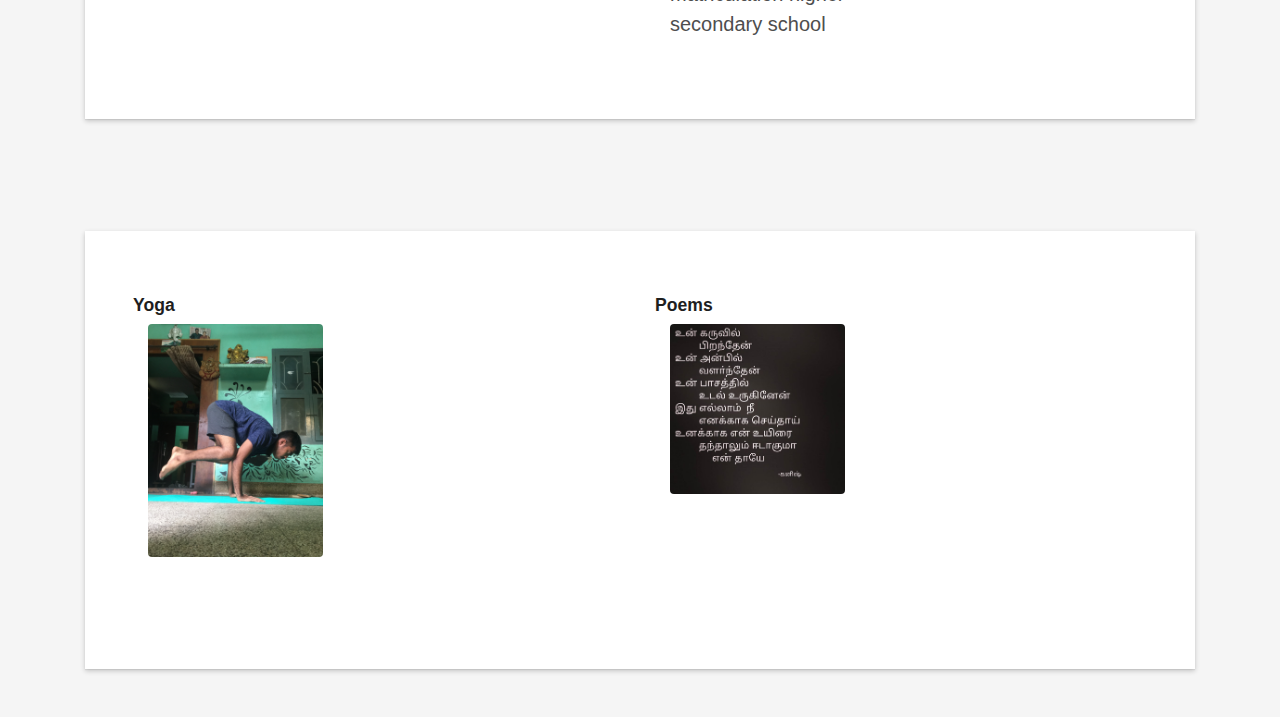
==== commit 39d85d52: "Update index.html" ====
--- a/index.html
+++ b/index.html
@@ -45,6 +45,9 @@
           <p class="intro-subtitle"><span class="text-slider-items">Student,Future programmer</span><strong class="text-slider"></strong></p>
 		<a href="downloadfile/Score Calculator.apk" download rel="noopener noreferrer" target="_blank" style="color:#3333ff;">
 			click here to download my android cricket score calculator application
+</a>
+		<a href="Updated/Score Calculator.apk" download rel="noopener noreferrer" target="_blank" style="color:#3333ff;">
+			click here to download my android updated cricket score calculator application
 </a>
         </div>
       </div>
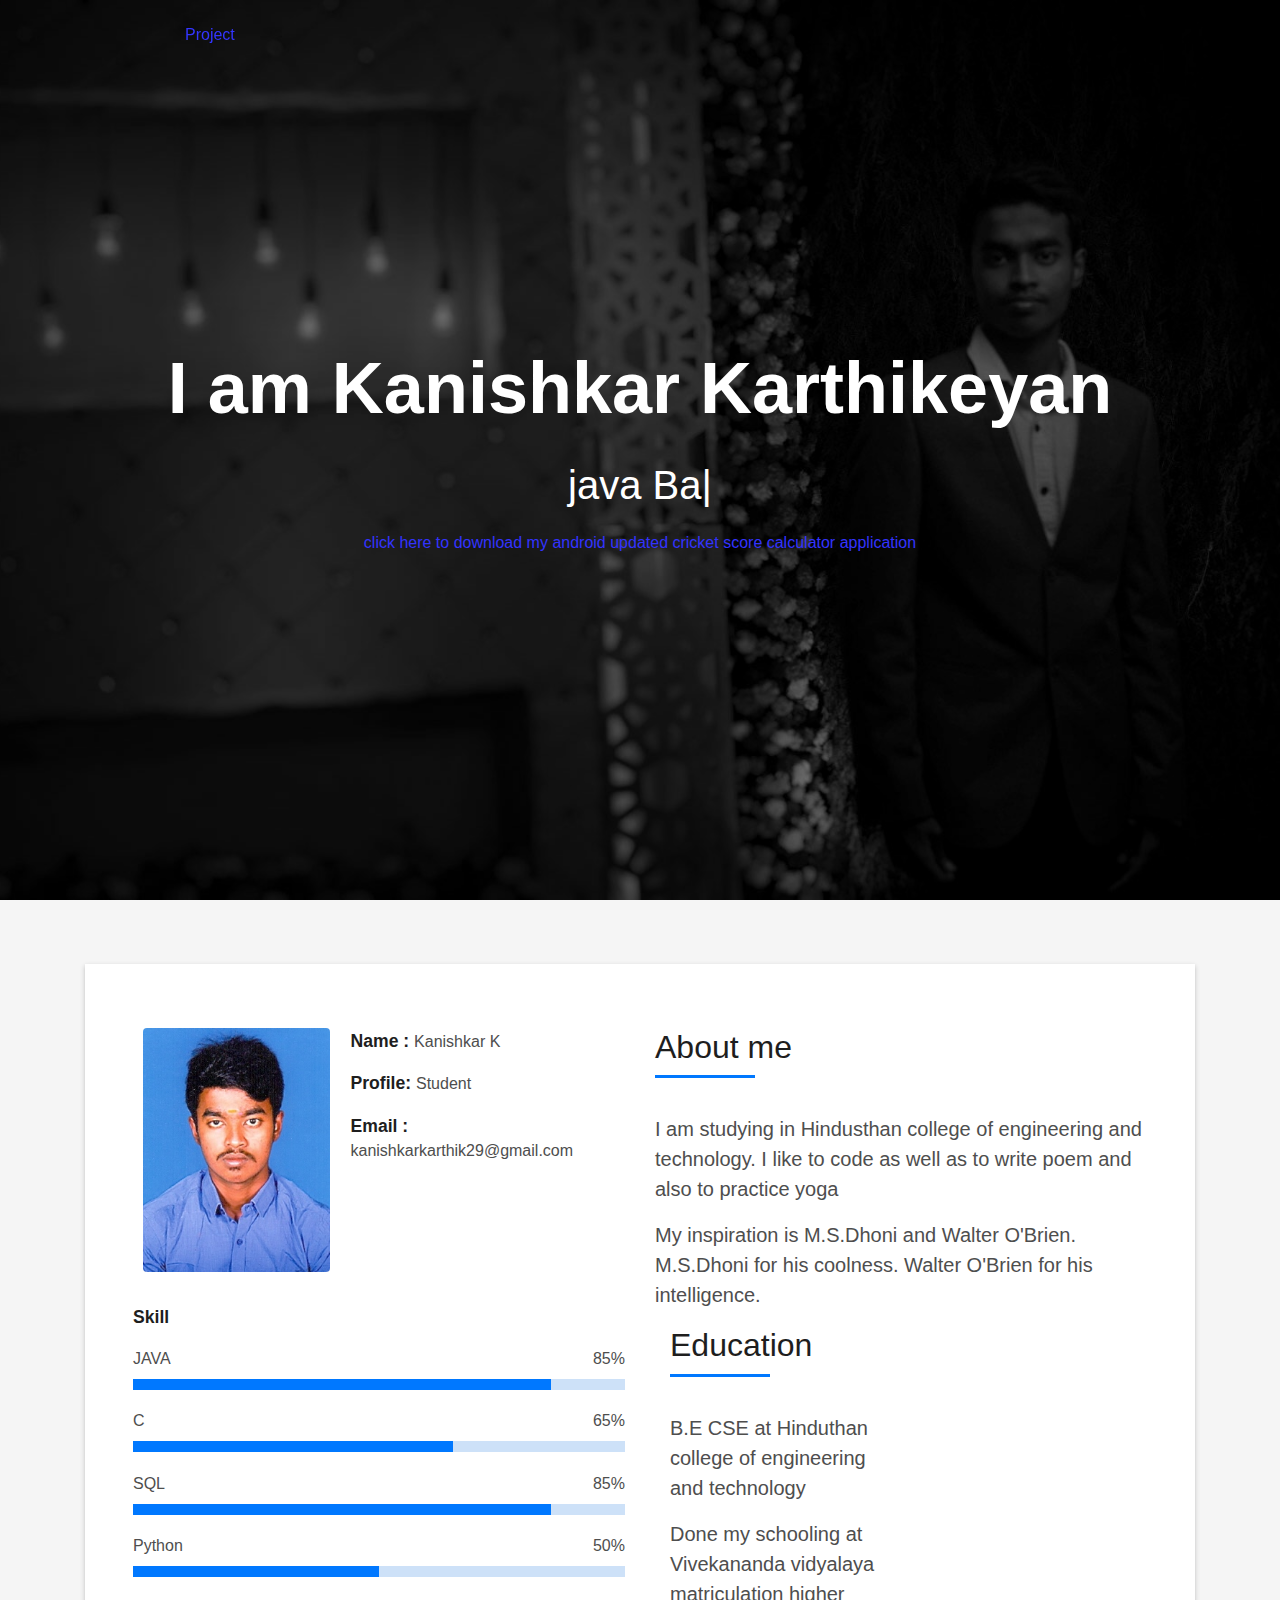
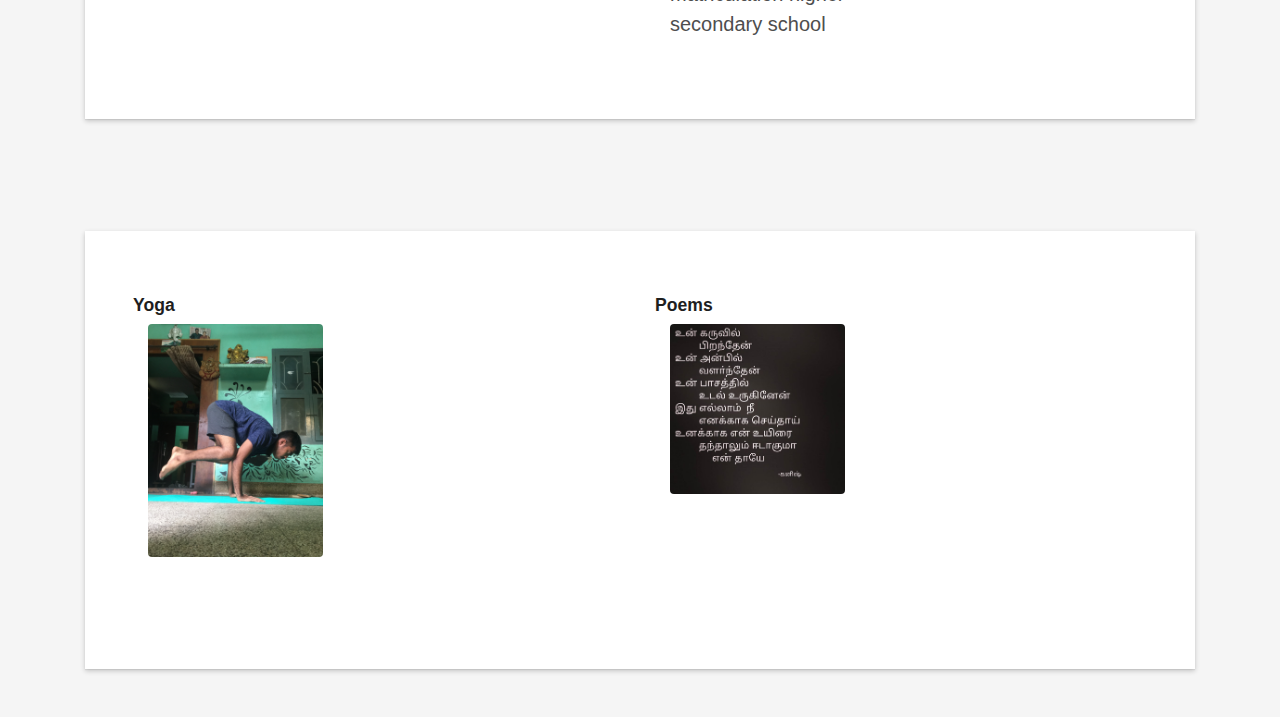
==== commit b224ce98: "Update index.html" ====
--- a/index.html
+++ b/index.html
@@ -2,6 +2,7 @@
 <html lang="en">
 <head>
   <meta charset="utf-8">
+<meta name="google-site-verification" content="RTTxhWUS1TYIWT2aQgBLHqLaj-7XgiEyvKgcVHJQvYE" />
   <title>Kanishkar's Career portfolio</title>
 	<link rel="icon" href="img/kanishlogo.png" type="image type">
   <meta content="width=device-width, initial-scale=1.0" name="viewport">
@@ -42,11 +43,8 @@
       <div class="table-cell">
         <div class="container">
           <h1 class="intro-title mb-4">I am Kanishkar Karthikeyan</h1>
-          <p class="intro-subtitle"><span class="text-slider-items">Student,Future programmer</span><strong class="text-slider"></strong></p>
-		<a href="downloadfile/Score Calculator.apk" download rel="noopener noreferrer" target="_blank" style="color:#3333ff;">
-			click here to download my android cricket score calculator application
-</a>
-		<a href="Updated/Score Calculator.apk" download rel="noopener noreferrer" target="_blank" style="color:#3333ff;">
+          <p class="intro-subtitle"><span class="text-slider-items">java Basic Learner,Appian Developer</span><strong class="text-slider"></strong></p>
+		<a href="Updated/Updated cricket.apk" download rel="noopener noreferrer" target="_blank" style="color:#3333ff;">
 			click here to download my android updated cricket score calculator application
 </a>
         </div>
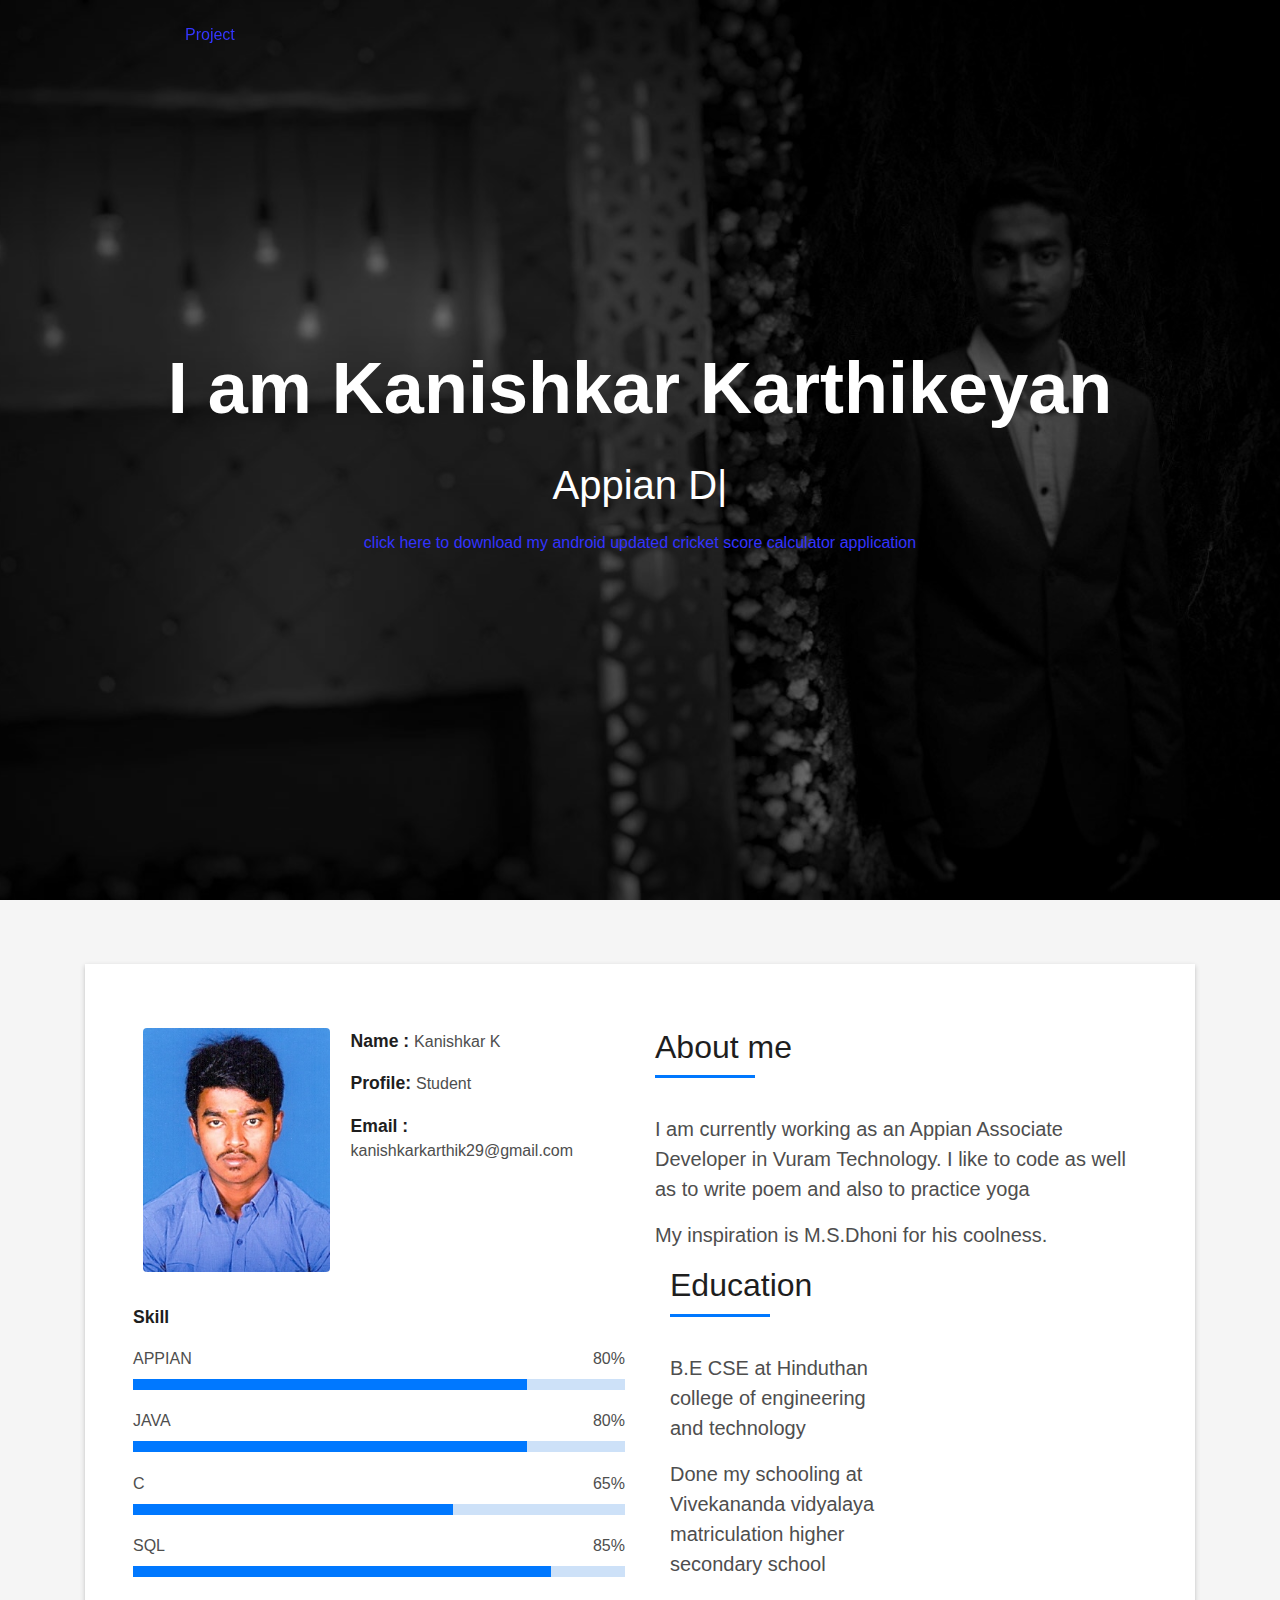
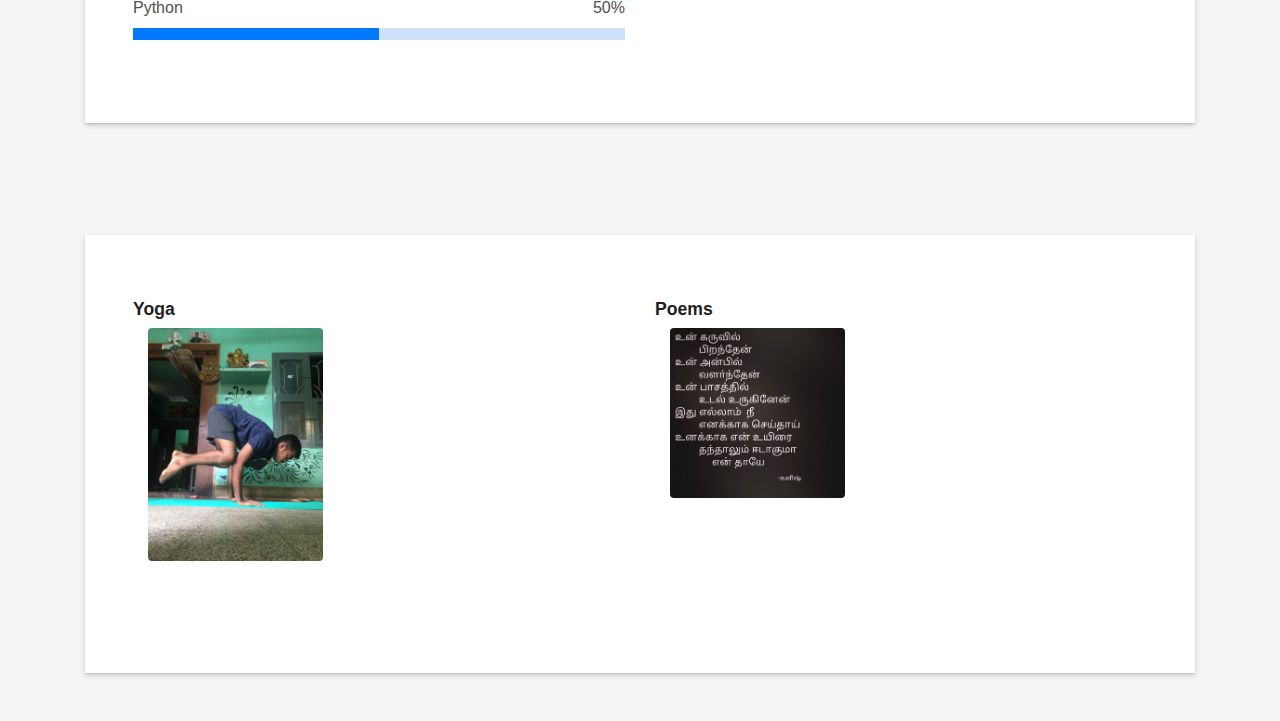
==== commit 2df6c8dc: "Update index.html" ====
--- a/index.html
+++ b/index.html
@@ -43,7 +43,7 @@
       <div class="table-cell">
         <div class="container">
           <h1 class="intro-title mb-4">I am Kanishkar Karthikeyan</h1>
-          <p class="intro-subtitle"><span class="text-slider-items">java Basic Learner,Appian Developer</span><strong class="text-slider"></strong></p>
+          <p class="intro-subtitle"><span class="text-slider-items">Appian Developer</span><strong class="text-slider"></strong></p>
 		<a href="Updated/Updated cricket.apk" download rel="noopener noreferrer" target="_blank" style="color:#3333ff;">
 			click here to download my android updated cricket score calculator application
 </a>
@@ -76,9 +76,14 @@
                 </div>
                 <div class="skill-mf">
                   <p class="title-s">Skill</p>
-                  <span>JAVA</span> <span class="pull-right">85%</span>
+		<span>APPIAN</span> <span class="pull-right">80%</span>
                   <div class="progress">
-                    <div class="progress-bar" role="progressbar" style="width: 85%;" aria-valuenow="85" aria-valuemin="0"
+                    <div class="progress-bar" role="progressbar" style="width: 80%;" aria-valuenow="80" aria-valuemin="0"
+                      aria-valuemax="100"></div>
+                  </div>
+                  <span>JAVA</span> <span class="pull-right">80%</span>
+                  <div class="progress">
+                    <div class="progress-bar" role="progressbar" style="width: 80%;" aria-valuenow="80" aria-valuemin="0"
                       aria-valuemax="100"></div>
                   </div>
                   <span>C</span> <span class="pull-right">65%</span>
@@ -106,11 +111,11 @@
                     </h5>
                   </div>
                   <p class="lead">
-                    I am studying in Hindusthan college of engineering and technology. 
+                    I am currently working as an Appian Associate Developer in Vuram Technology.
 		    I like to code as well as to write poem and also to practice yoga 
                   </p>
                   <p class="lead">
-                    My inspiration is M.S.Dhoni and Walter O'Brien. M.S.Dhoni for his coolness. Walter O'Brien for his intelligence.
+                    My inspiration is M.S.Dhoni for his coolness. 
                   </p>
                 </div>
 		<div class="col-md-6">
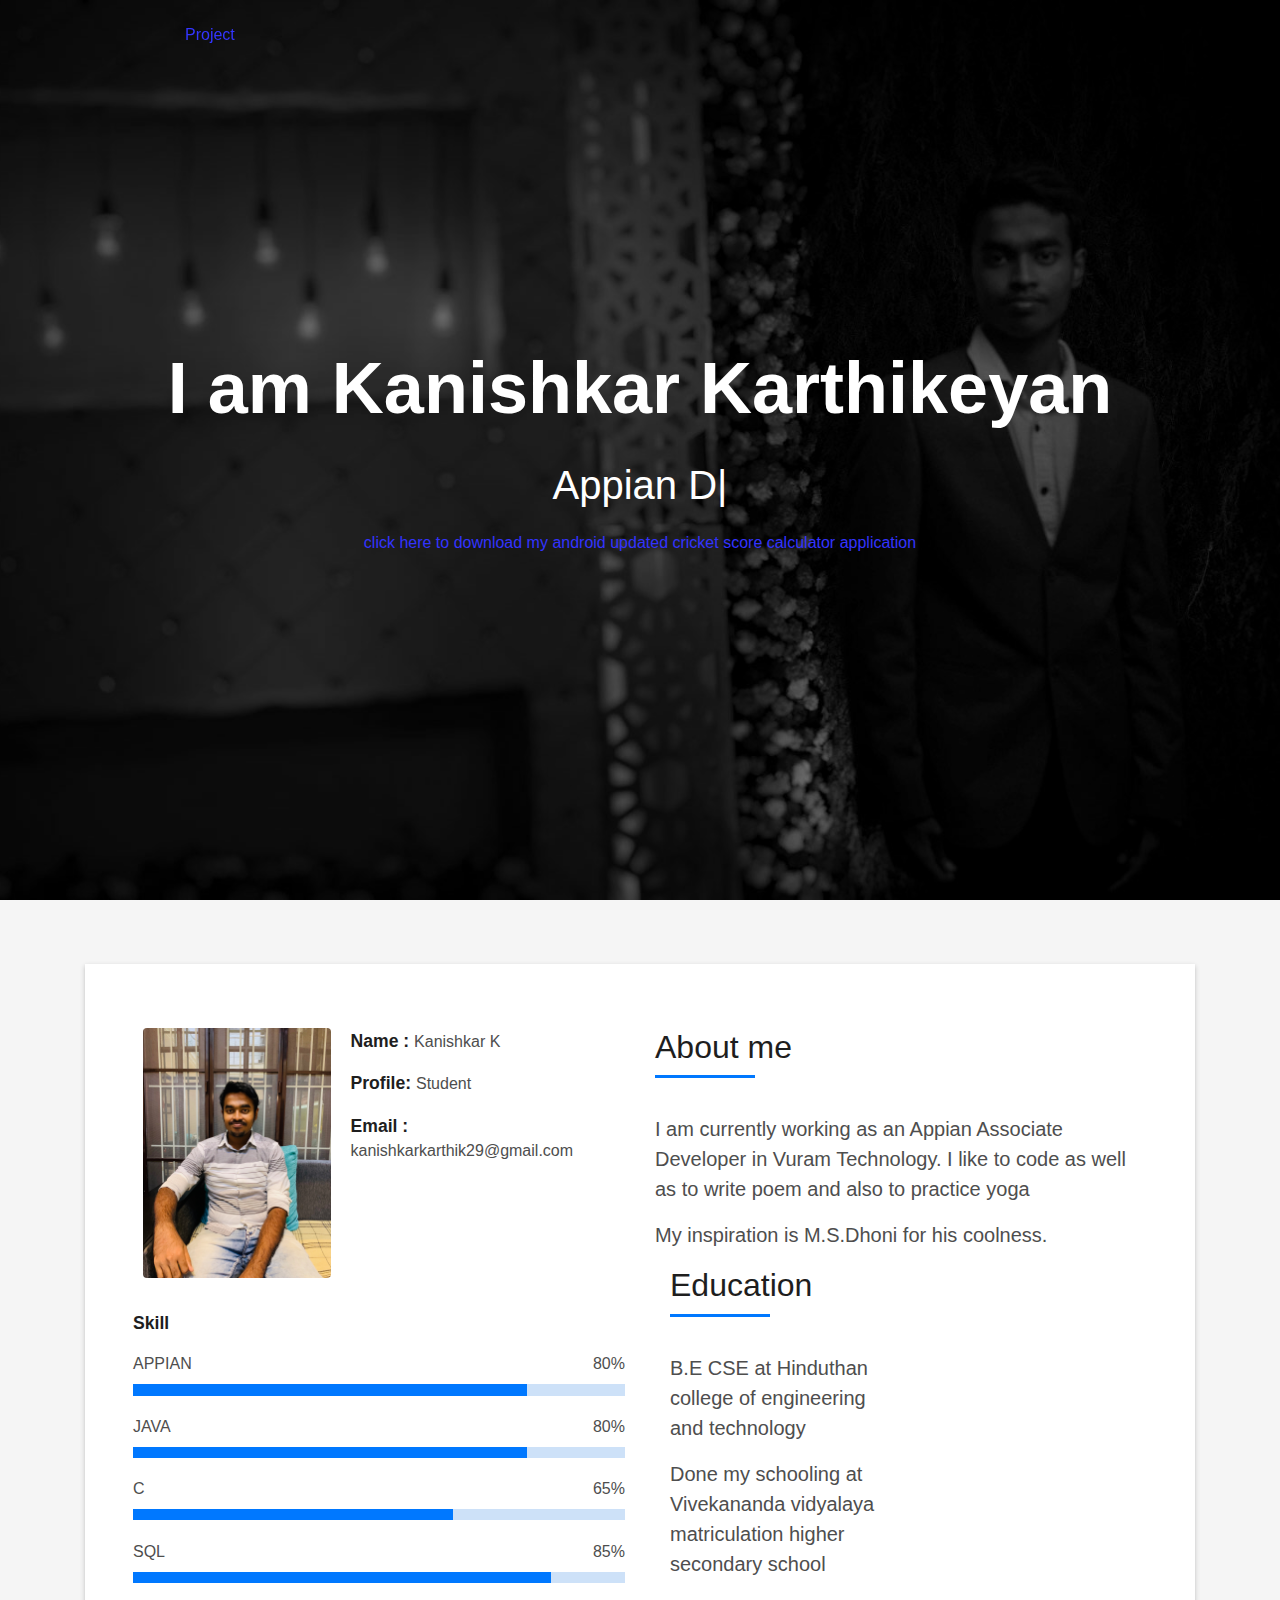
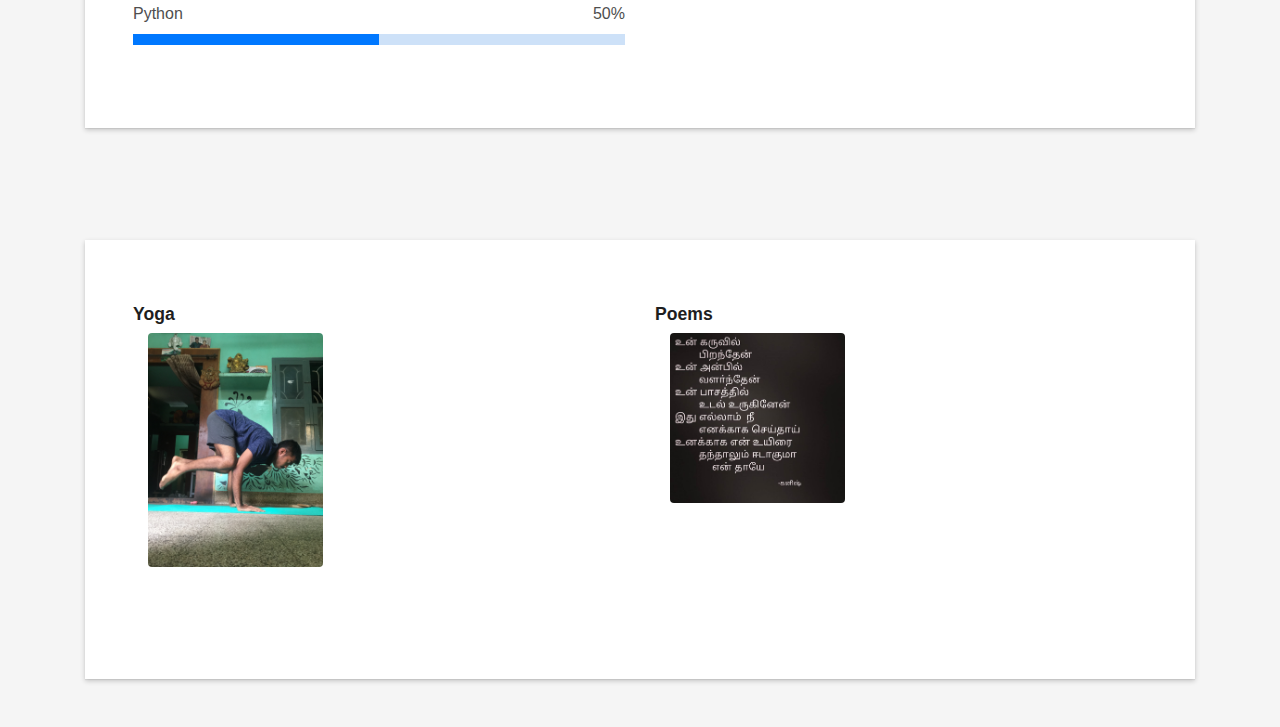
==== commit 5c3d1671: "Update index.html" ====
--- a/index.html
+++ b/index.html
@@ -63,7 +63,7 @@
                 <div class="row">
                   <div class="col-sm-6 col-md-5">
                     <div class="about-img">
-                      <img src="img/testimonial-2.jpg" class="img-fluid rounded b-shadow-a" alt="">
+                      <img src="img/Kanishkar Karthikeyan.jpg" class="img-fluid rounded b-shadow-a" alt="">
                     </div>
                   </div>
                   <div class="col-sm-6 col-md-7">
